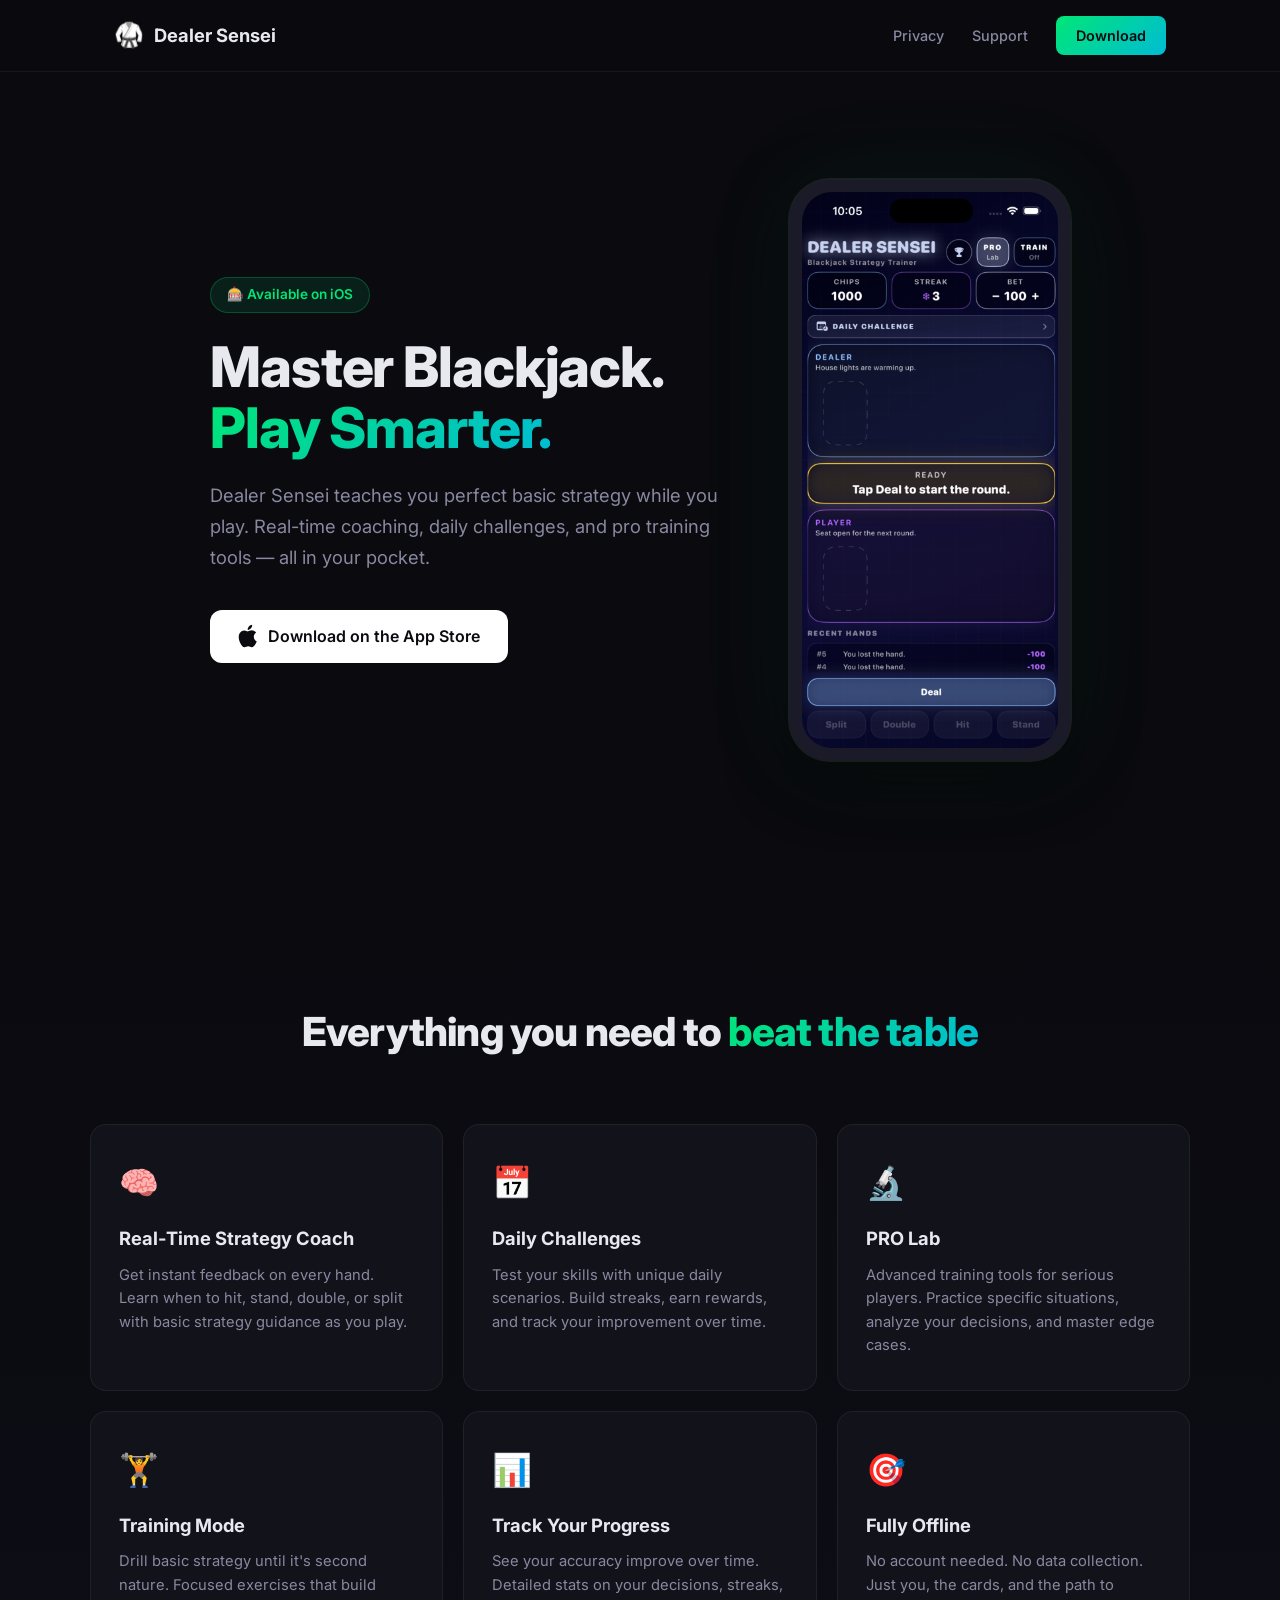
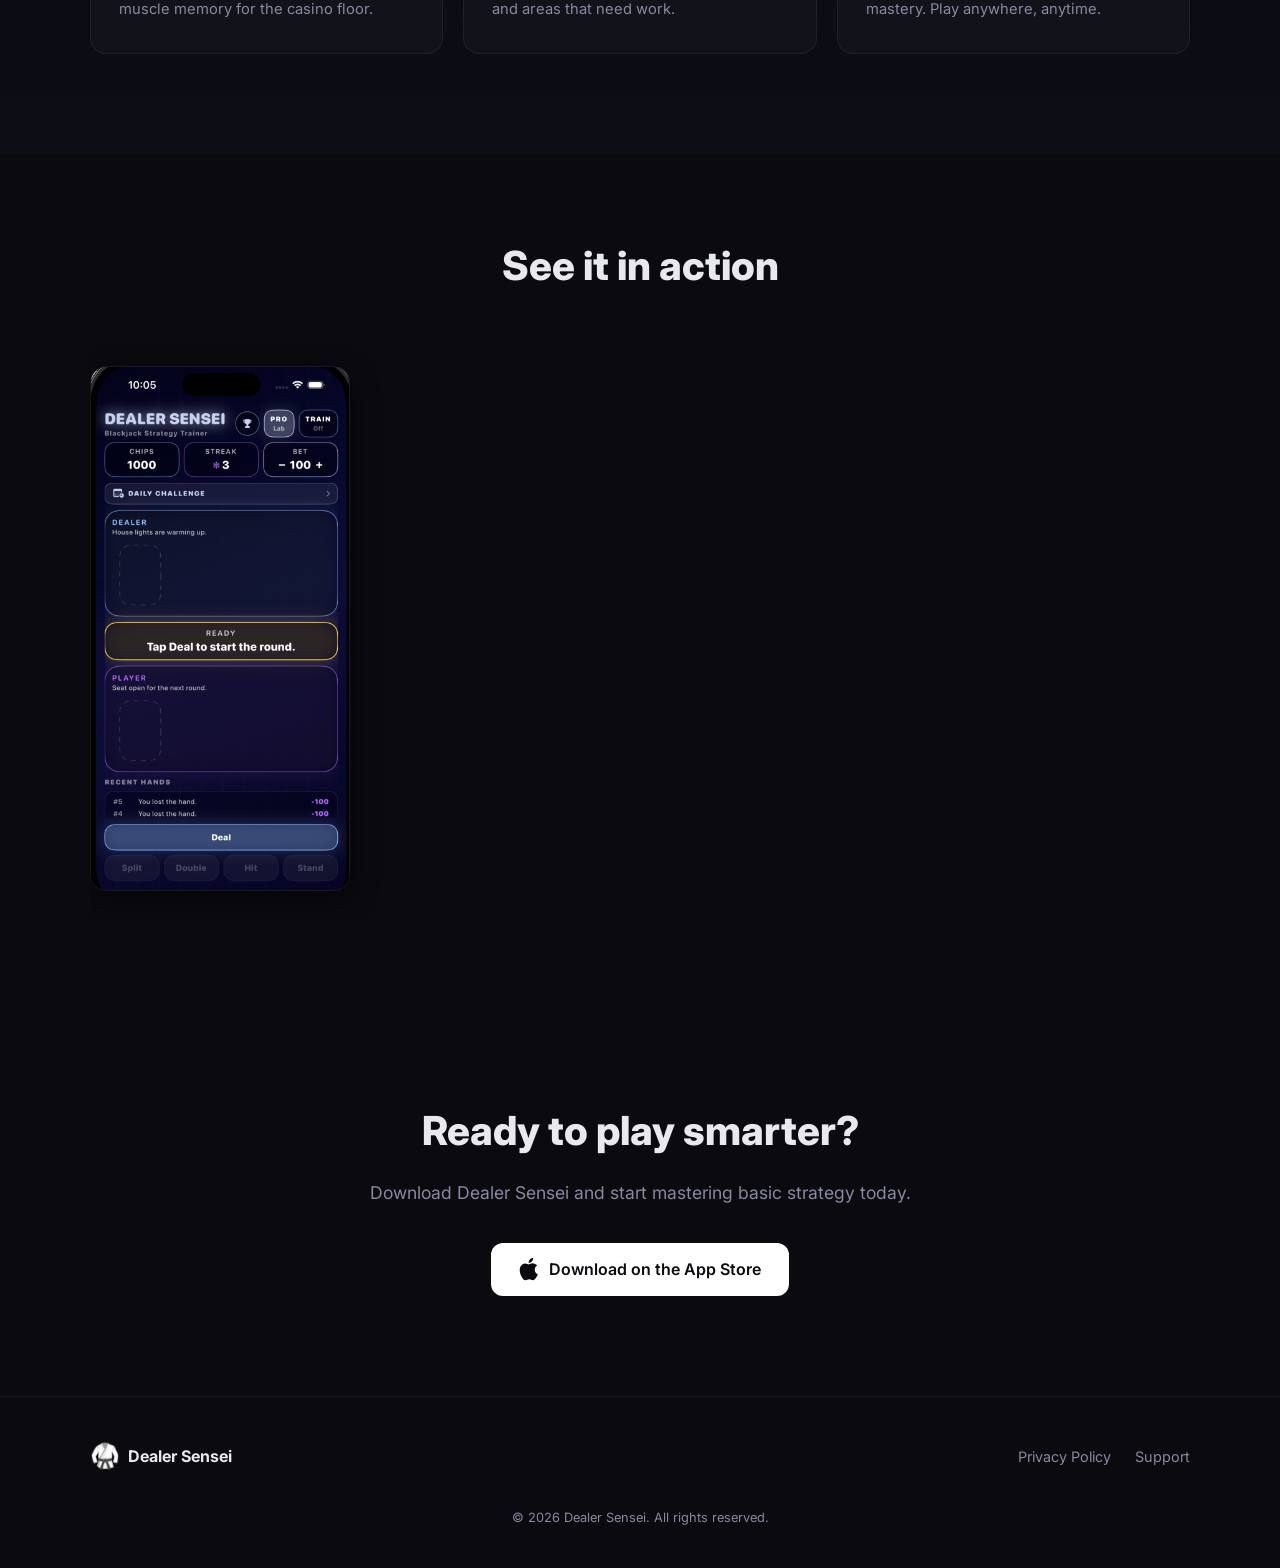
==== index.html @ 2405d92b "Initial site: landing page, privacy policy, support page" ====
<!DOCTYPE html>
<html lang="en">
<head>
    <meta charset="UTF-8">
    <meta name="viewport" content="width=device-width, initial-scale=1.0">
    <title>Dealer Sensei — Master Blackjack Strategy</title>
    <meta name="description" content="Learn blackjack basic strategy while you play. Dealer Sensei is your personal blackjack coach for iOS.">
    <link rel="preconnect" href="https://fonts.googleapis.com">
    <link rel="preconnect" href="https://fonts.gstatic.com" crossorigin>
    <link href="https://fonts.googleapis.com/css2?family=Inter:wght@400;500;600;700;800&display=swap" rel="stylesheet">
    <link rel="stylesheet" href="style.css">
    <link rel="icon" type="image/png" href="favicon.png">
</head>
<body>
    <!-- Navigation -->
    <nav class="nav">
        <div class="nav-inner">
            <a href="/" class="nav-logo">
                <span class="logo-icon">🥋</span>
                <span class="logo-text">Dealer Sensei</span>
            </a>
            <div class="nav-links">
                <a href="/privacy">Privacy</a>
                <a href="/support">Support</a>
                <a href="#download" class="btn-nav">Download</a>
            </div>
        </div>
    </nav>

    <!-- Hero Section -->
    <section class="hero">
        <div class="hero-content">
            <div class="hero-badge">🎰 Available on iOS</div>
            <h1>Master Blackjack.<br><span class="gradient-text">Play Smarter.</span></h1>
            <p class="hero-subtitle">Dealer Sensei teaches you perfect basic strategy while you play. 
            Real-time coaching, daily challenges, and pro training tools — all in your pocket.</p>
            <div class="hero-cta">
                <a href="#" class="btn-primary" id="download">
                    <svg width="20" height="24" viewBox="0 0 20 24" fill="currentColor">
                        <path d="M15.77 12.768c-.027-2.79 2.282-4.132 2.386-4.198-1.3-1.9-3.326-2.16-4.044-2.19-1.72-.175-3.36 1.015-4.234 1.015-.874 0-2.225-.99-3.656-.963-1.882.028-3.616 1.095-4.586 2.782-1.956 3.396-.5 8.43 1.406 11.188.932 1.348 2.043 2.862 3.502 2.808 1.405-.057 1.936-.91 3.634-.91 1.698 0 2.175.91 3.662.882 1.513-.028 2.473-1.373 3.396-2.726 1.07-1.564 1.512-3.078 1.538-3.157-.033-.015-2.95-1.132-2.978-4.49l-.026-.04z"/>
                        <path d="M13.006 4.348c.774-.94 1.298-2.244 1.155-3.548-1.117.046-2.472.745-3.272 1.685-.718.832-1.346 2.16-1.177 3.436 1.246.097 2.52-.634 3.294-1.573z"/>
                    </svg>
                    Download on the App Store
                </a>
            </div>
        </div>
        <div class="hero-phone">
            <div class="phone-frame">
                <img src="screenshots/gameplay.png" alt="Dealer Sensei gameplay screenshot" class="phone-screenshot">
            </div>
        </div>
    </section>

    <!-- Features Section -->
    <section class="features">
        <div class="features-inner">
            <h2>Everything you need to <span class="gradient-text">beat the table</span></h2>
            <div class="features-grid">
                <div class="feature-card">
                    <div class="feature-icon">🧠</div>
                    <h3>Real-Time Strategy Coach</h3>
                    <p>Get instant feedback on every hand. Learn when to hit, stand, double, or split with basic strategy guidance as you play.</p>
                </div>
                <div class="feature-card">
                    <div class="feature-icon">📅</div>
                    <h3>Daily Challenges</h3>
                    <p>Test your skills with unique daily scenarios. Build streaks, earn rewards, and track your improvement over time.</p>
                </div>
                <div class="feature-card">
                    <div class="feature-icon">🔬</div>
                    <h3>PRO Lab</h3>
                    <p>Advanced training tools for serious players. Practice specific situations, analyze your decisions, and master edge cases.</p>
                </div>
                <div class="feature-card">
                    <div class="feature-icon">🏋️</div>
                    <h3>Training Mode</h3>
                    <p>Drill basic strategy until it's second nature. Focused exercises that build muscle memory for the casino floor.</p>
                </div>
                <div class="feature-card">
                    <div class="feature-icon">📊</div>
                    <h3>Track Your Progress</h3>
                    <p>See your accuracy improve over time. Detailed stats on your decisions, streaks, and areas that need work.</p>
                </div>
                <div class="feature-card">
                    <div class="feature-icon">🎯</div>
                    <h3>Fully Offline</h3>
                    <p>No account needed. No data collection. Just you, the cards, and the path to mastery. Play anywhere, anytime.</p>
                </div>
            </div>
        </div>
    </section>

    <!-- Screenshot Gallery -->
    <section class="gallery" id="screenshots">
        <div class="gallery-inner">
            <h2>See it in action</h2>
            <div class="gallery-scroll">
                <div class="gallery-item">
                    <img src="screenshots/gameplay.png" alt="Blackjack gameplay">
                </div>
                <!-- Add more screenshots here -->
            </div>
        </div>
    </section>

    <!-- CTA Section -->
    <section class="cta">
        <div class="cta-inner">
            <h2>Ready to play smarter?</h2>
            <p>Download Dealer Sensei and start mastering basic strategy today.</p>
            <a href="#" class="btn-primary">
                <svg width="20" height="24" viewBox="0 0 20 24" fill="currentColor">
                    <path d="M15.77 12.768c-.027-2.79 2.282-4.132 2.386-4.198-1.3-1.9-3.326-2.16-4.044-2.19-1.72-.175-3.36 1.015-4.234 1.015-.874 0-2.225-.99-3.656-.963-1.882.028-3.616 1.095-4.586 2.782-1.956 3.396-.5 8.43 1.406 11.188.932 1.348 2.043 2.862 3.502 2.808 1.405-.057 1.936-.91 3.634-.91 1.698 0 2.175.91 3.662.882 1.513-.028 2.473-1.373 3.396-2.726 1.07-1.564 1.512-3.078 1.538-3.157-.033-.015-2.95-1.132-2.978-4.49l-.026-.04z"/>
                    <path d="M13.006 4.348c.774-.94 1.298-2.244 1.155-3.548-1.117.046-2.472.745-3.272 1.685-.718.832-1.346 2.16-1.177 3.436 1.246.097 2.52-.634 3.294-1.573z"/>
                </svg>
                Download on the App Store
            </a>
        </div>
    </section>

    <!-- Footer -->
    <footer class="footer">
        <div class="footer-inner">
            <div class="footer-brand">
                <span class="logo-icon">🥋</span>
                <span class="logo-text">Dealer Sensei</span>
            </div>
            <div class="footer-links">
                <a href="/privacy">Privacy Policy</a>
                <a href="/support">Support</a>
            </div>
            <p class="footer-copy">&copy; 2026 Dealer Sensei. All rights reserved.</p>
        </div>
    </footer>
</body>
</html>
---- style.css ----
/* === Reset & Base === */
*, *::before, *::after {
    margin: 0;
    padding: 0;
    box-sizing: border-box;
}

:root {
    --bg: #0a0a0f;
    --bg-card: #12121a;
    --bg-card-hover: #1a1a28;
    --text: #e8e8ef;
    --text-muted: #8888a0;
    --accent: #00e676;
    --accent-2: #00c853;
    --gold: #ffd740;
    --red: #ff5252;
    --gradient: linear-gradient(135deg, #00e676, #00bcd4);
    --radius: 16px;
    --radius-sm: 10px;
}

html {
    scroll-behavior: smooth;
}

body {
    font-family: 'Inter', -apple-system, BlinkMacSystemFont, sans-serif;
    background: var(--bg);
    color: var(--text);
    line-height: 1.6;
    overflow-x: hidden;
}

/* === Navigation === */
.nav {
    position: fixed;
    top: 0;
    left: 0;
    right: 0;
    z-index: 100;
    backdrop-filter: blur(20px);
    background: rgba(10, 10, 15, 0.85);
    border-bottom: 1px solid rgba(255,255,255,0.06);
}

.nav-inner {
    max-width: 1100px;
    margin: 0 auto;
    padding: 16px 24px;
    display: flex;
    justify-content: space-between;
    align-items: center;
}

.nav-logo {
    display: flex;
    align-items: center;
    gap: 10px;
    text-decoration: none;
    color: var(--text);
    font-weight: 700;
    font-size: 1.15rem;
}

.logo-icon {
    font-size: 1.5rem;
}

.nav-links {
    display: flex;
    align-items: center;
    gap: 28px;
}

.nav-links a {
    text-decoration: none;
    color: var(--text-muted);
    font-size: 0.9rem;
    font-weight: 500;
    transition: color 0.2s;
}

.nav-links a:hover {
    color: var(--text);
}

.btn-nav {
    background: var(--gradient) !important;
    color: #0a0a0f !important;
    padding: 8px 20px;
    border-radius: 8px;
    font-weight: 600 !important;
    transition: opacity 0.2s;
}

.btn-nav:hover {
    opacity: 0.9;
}

/* === Hero === */
.hero {
    min-height: 100vh;
    display: flex;
    align-items: center;
    justify-content: center;
    padding: 120px 24px 80px;
    gap: 60px;
    max-width: 1100px;
    margin: 0 auto;
}

.hero-content {
    flex: 1;
    max-width: 520px;
}

.hero-badge {
    display: inline-block;
    background: rgba(0, 230, 118, 0.1);
    border: 1px solid rgba(0, 230, 118, 0.25);
    color: var(--accent);
    padding: 6px 16px;
    border-radius: 100px;
    font-size: 0.85rem;
    font-weight: 600;
    margin-bottom: 24px;
}

.hero h1 {
    font-size: 3.5rem;
    font-weight: 800;
    line-height: 1.1;
    margin-bottom: 20px;
    letter-spacing: -0.02em;
}

.gradient-text {
    background: var(--gradient);
    -webkit-background-clip: text;
    -webkit-text-fill-color: transparent;
    background-clip: text;
}

.hero-subtitle {
    font-size: 1.15rem;
    color: var(--text-muted);
    line-height: 1.7;
    margin-bottom: 36px;
}

.btn-primary {
    display: inline-flex;
    align-items: center;
    gap: 10px;
    background: #fff;
    color: #0a0a0f;
    padding: 14px 28px;
    border-radius: 12px;
    text-decoration: none;
    font-weight: 600;
    font-size: 1rem;
    transition: transform 0.2s, box-shadow 0.2s;
}

.btn-primary:hover {
    transform: translateY(-2px);
    box-shadow: 0 8px 30px rgba(255,255,255,0.15);
}

.btn-primary svg {
    width: 20px;
    height: 24px;
}

/* Phone Frame */
.hero-phone {
    flex-shrink: 0;
}

.phone-frame {
    width: 280px;
    height: 580px;
    background: #1a1a28;
    border-radius: 40px;
    padding: 12px;
    box-shadow: 
        0 0 0 2px rgba(255,255,255,0.08),
        0 20px 60px rgba(0,0,0,0.5),
        0 0 100px rgba(0, 230, 118, 0.08);
    overflow: hidden;
}

.phone-screenshot {
    width: 100%;
    height: 100%;
    object-fit: cover;
    border-radius: 30px;
}

/* === Features === */
.features {
    padding: 100px 24px;
    background: linear-gradient(180deg, var(--bg) 0%, #0d0d16 100%);
}

.features-inner {
    max-width: 1100px;
    margin: 0 auto;
}

.features-inner h2 {
    font-size: 2.5rem;
    font-weight: 800;
    text-align: center;
    margin-bottom: 60px;
    letter-spacing: -0.02em;
}

.features-grid {
    display: grid;
    grid-template-columns: repeat(3, 1fr);
    gap: 20px;
}

.feature-card {
    background: var(--bg-card);
    border: 1px solid rgba(255,255,255,0.06);
    border-radius: var(--radius);
    padding: 32px 28px;
    transition: background 0.2s, border-color 0.2s, transform 0.2s;
}

.feature-card:hover {
    background: var(--bg-card-hover);
    border-color: rgba(0, 230, 118, 0.15);
    transform: translateY(-4px);
}

.feature-icon {
    font-size: 2rem;
    margin-bottom: 16px;
}

.feature-card h3 {
    font-size: 1.15rem;
    font-weight: 700;
    margin-bottom: 10px;
}

.feature-card p {
    color: var(--text-muted);
    font-size: 0.92rem;
    line-height: 1.6;
}

/* === Gallery === */
.gallery {
    padding: 80px 24px;
}

.gallery-inner {
    max-width: 1100px;
    margin: 0 auto;
}

.gallery-inner h2 {
    font-size: 2.5rem;
    font-weight: 800;
    text-align: center;
    margin-bottom: 48px;
}

.gallery-scroll {
    display: flex;
    gap: 24px;
    overflow-x: auto;
    padding: 20px 0;
    scroll-snap-type: x mandatory;
    -webkit-overflow-scrolling: touch;
}

.gallery-scroll::-webkit-scrollbar {
    display: none;
}

.gallery-item {
    flex-shrink: 0;
    width: 260px;
    scroll-snap-align: center;
}

.gallery-item img {
    width: 100%;
    border-radius: var(--radius);
    box-shadow: 0 8px 30px rgba(0,0,0,0.4);
    border: 1px solid rgba(255,255,255,0.06);
}

/* === CTA === */
.cta {
    padding: 100px 24px;
    text-align: center;
}

.cta-inner {
    max-width: 600px;
    margin: 0 auto;
}

.cta h2 {
    font-size: 2.5rem;
    font-weight: 800;
    margin-bottom: 16px;
}

.cta p {
    color: var(--text-muted);
    font-size: 1.1rem;
    margin-bottom: 36px;
}

/* === Footer === */
.footer {
    border-top: 1px solid rgba(255,255,255,0.06);
    padding: 40px 24px;
}

.footer-inner {
    max-width: 1100px;
    margin: 0 auto;
    display: flex;
    align-items: center;
    justify-content: space-between;
    flex-wrap: wrap;
    gap: 20px;
}

.footer-brand {
    display: flex;
    align-items: center;
    gap: 8px;
    font-weight: 700;
}

.footer-links {
    display: flex;
    gap: 24px;
}

.footer-links a {
    text-decoration: none;
    color: var(--text-muted);
    font-size: 0.9rem;
    transition: color 0.2s;
}

.footer-links a:hover {
    color: var(--text);
}

.footer-copy {
    color: var(--text-muted);
    font-size: 0.8rem;
    width: 100%;
    text-align: center;
    margin-top: 12px;
}

/* === Responsive === */
@media (max-width: 900px) {
    .features-grid {
        grid-template-columns: repeat(2, 1fr);
    }
}

@media (max-width: 768px) {
    .hero {
        flex-direction: column;
        text-align: center;
        padding-top: 100px;
        gap: 40px;
    }

    .hero h1 {
        font-size: 2.5rem;
    }

    .hero-subtitle {
        font-size: 1rem;
    }

    .hero-cta {
        display: flex;
        justify-content: center;
    }

    .phone-frame {
        width: 240px;
        height: 500px;
    }

    .features-inner h2,
    .gallery-inner h2,
    .cta h2 {
        font-size: 2rem;
    }
}

@media (max-width: 600px) {
    .features-grid {
        grid-template-columns: 1fr;
    }

    .nav-links a:not(.btn-nav) {
        display: none;
    }

    .hero h1 {
        font-size: 2rem;
    }
}
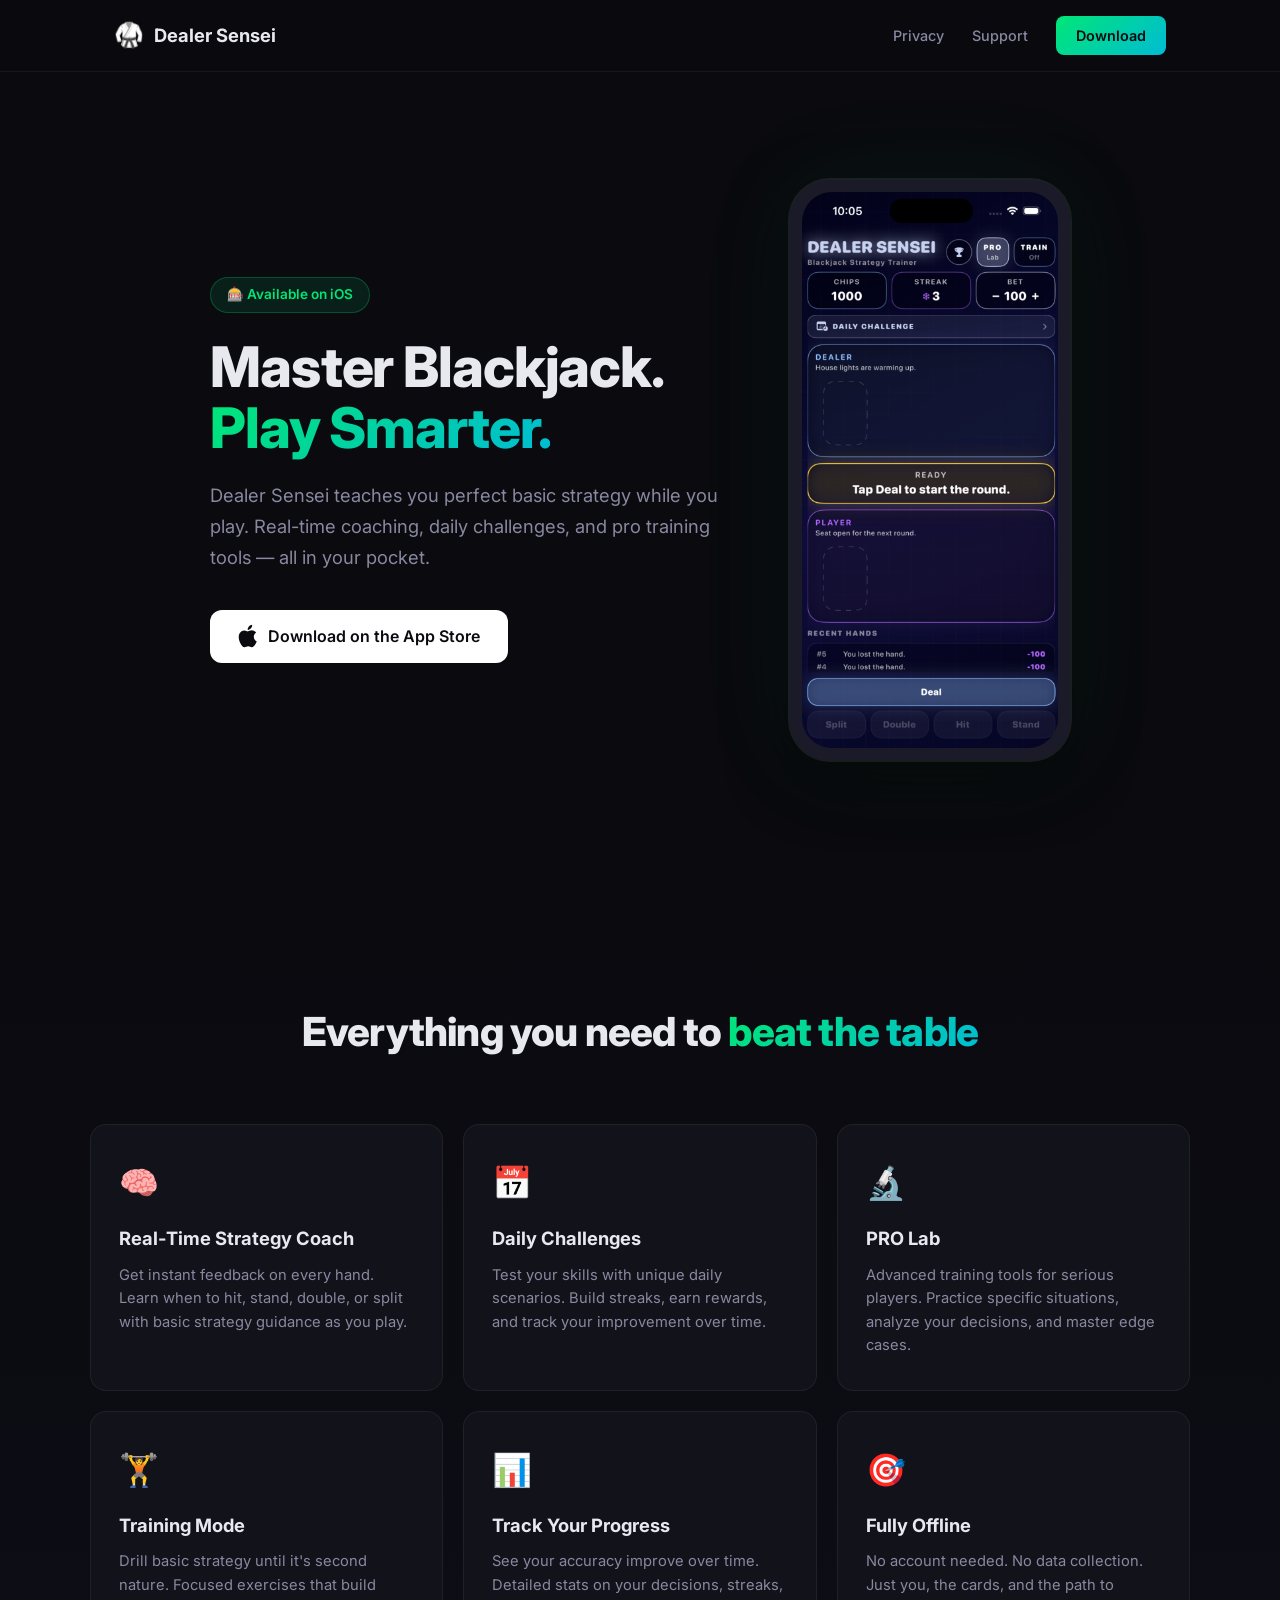
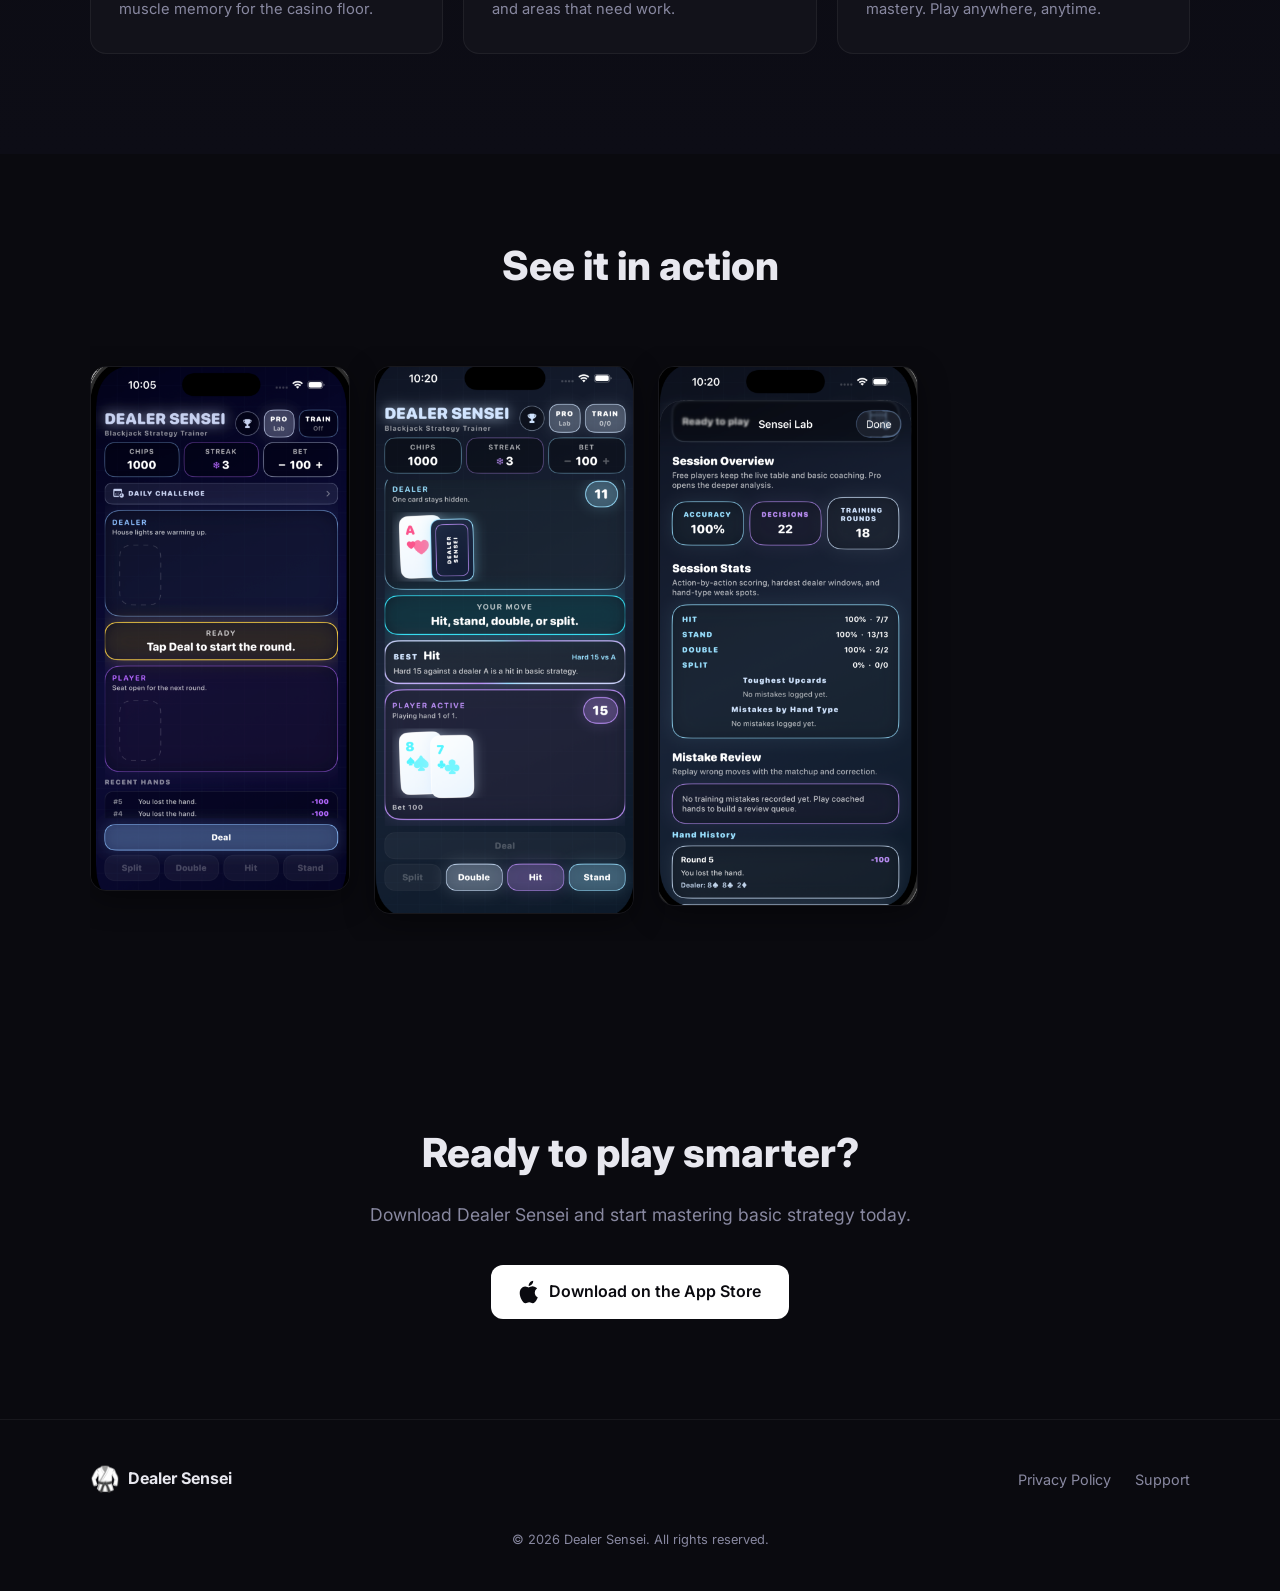
==== commit ee03011d: "Add coach and sensei lab screenshots" ====
--- a/index.html
+++ b/index.html
@@ -98,7 +98,12 @@
                 <div class="gallery-item">
                     <img src="screenshots/gameplay.png" alt="Blackjack gameplay">
                 </div>
-                <!-- Add more screenshots here -->
+                <div class="gallery-item">
+                    <img src="screenshots/coach.png" alt="Real-time strategy coaching">
+                </div>
+                <div class="gallery-item">
+                    <img src="screenshots/sensei-lab.png" alt="Sensei Lab analytics">
+                </div>
             </div>
         </div>
     </section>
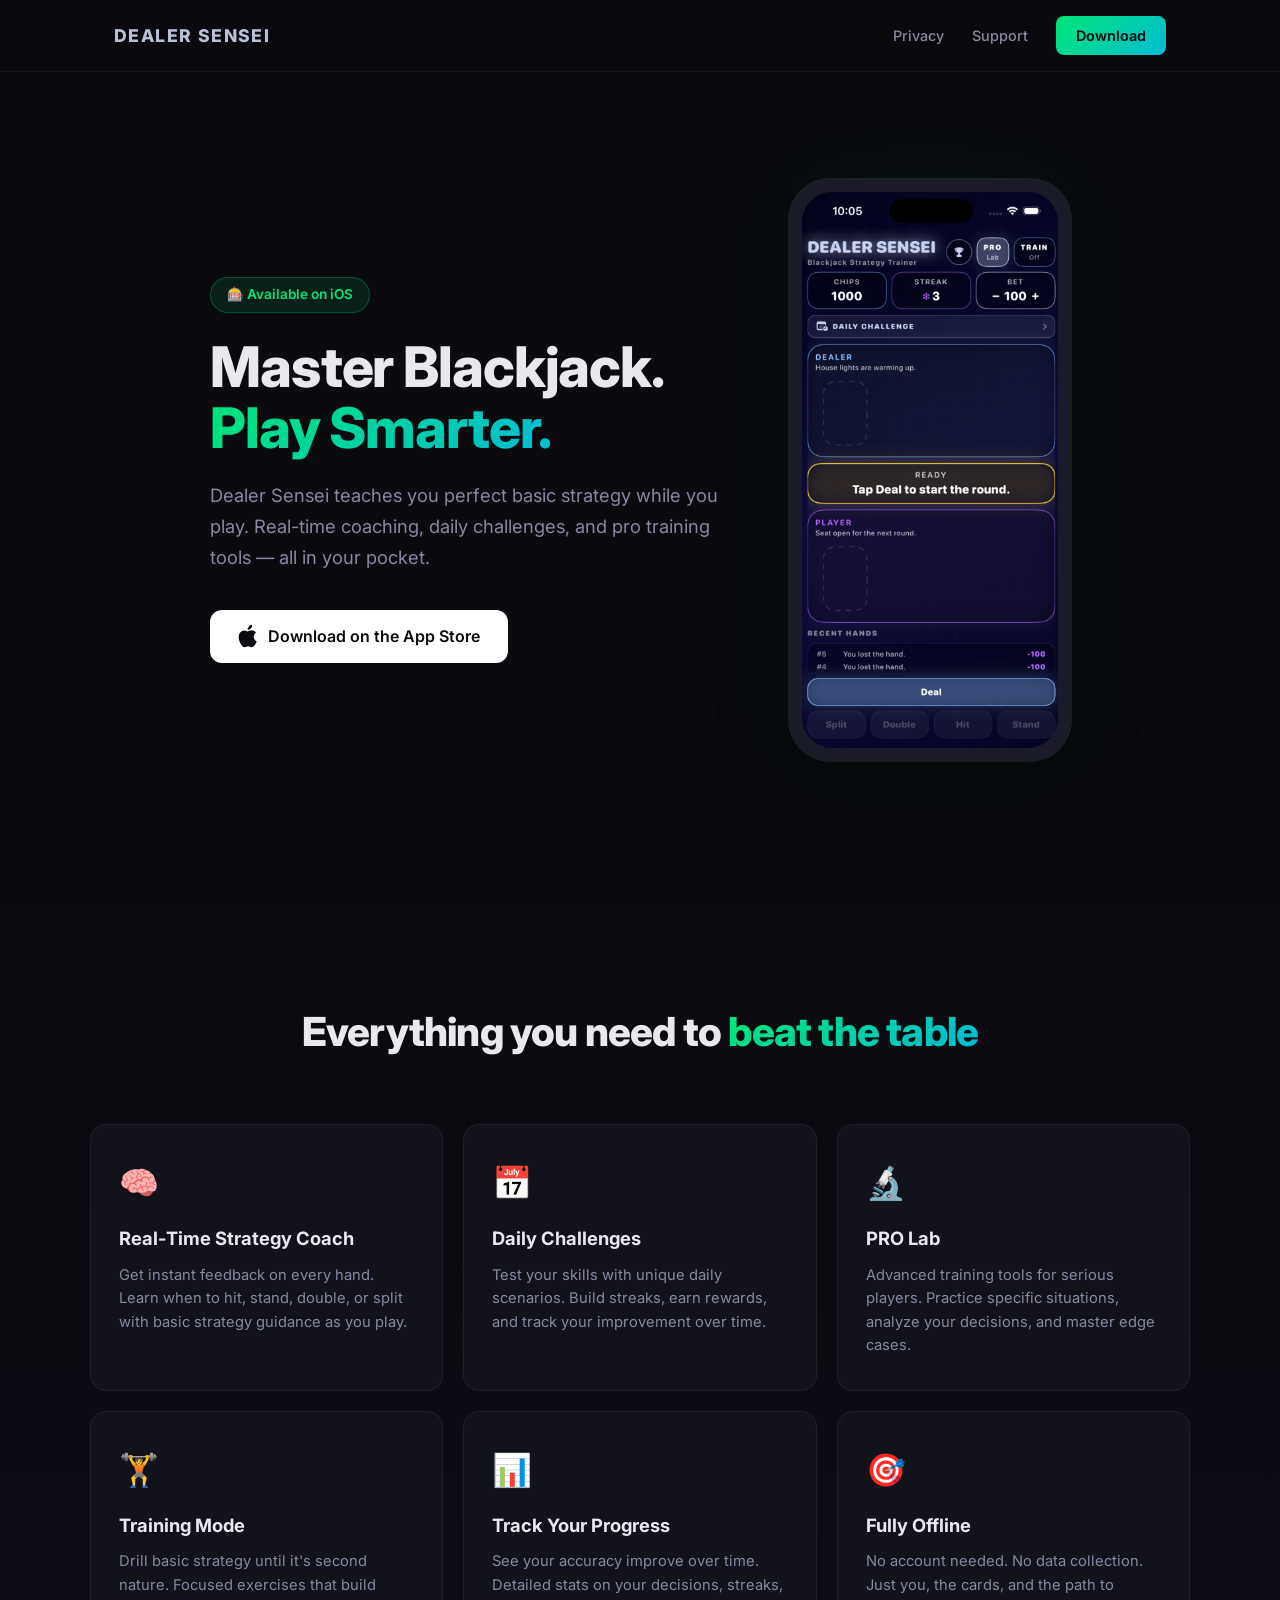
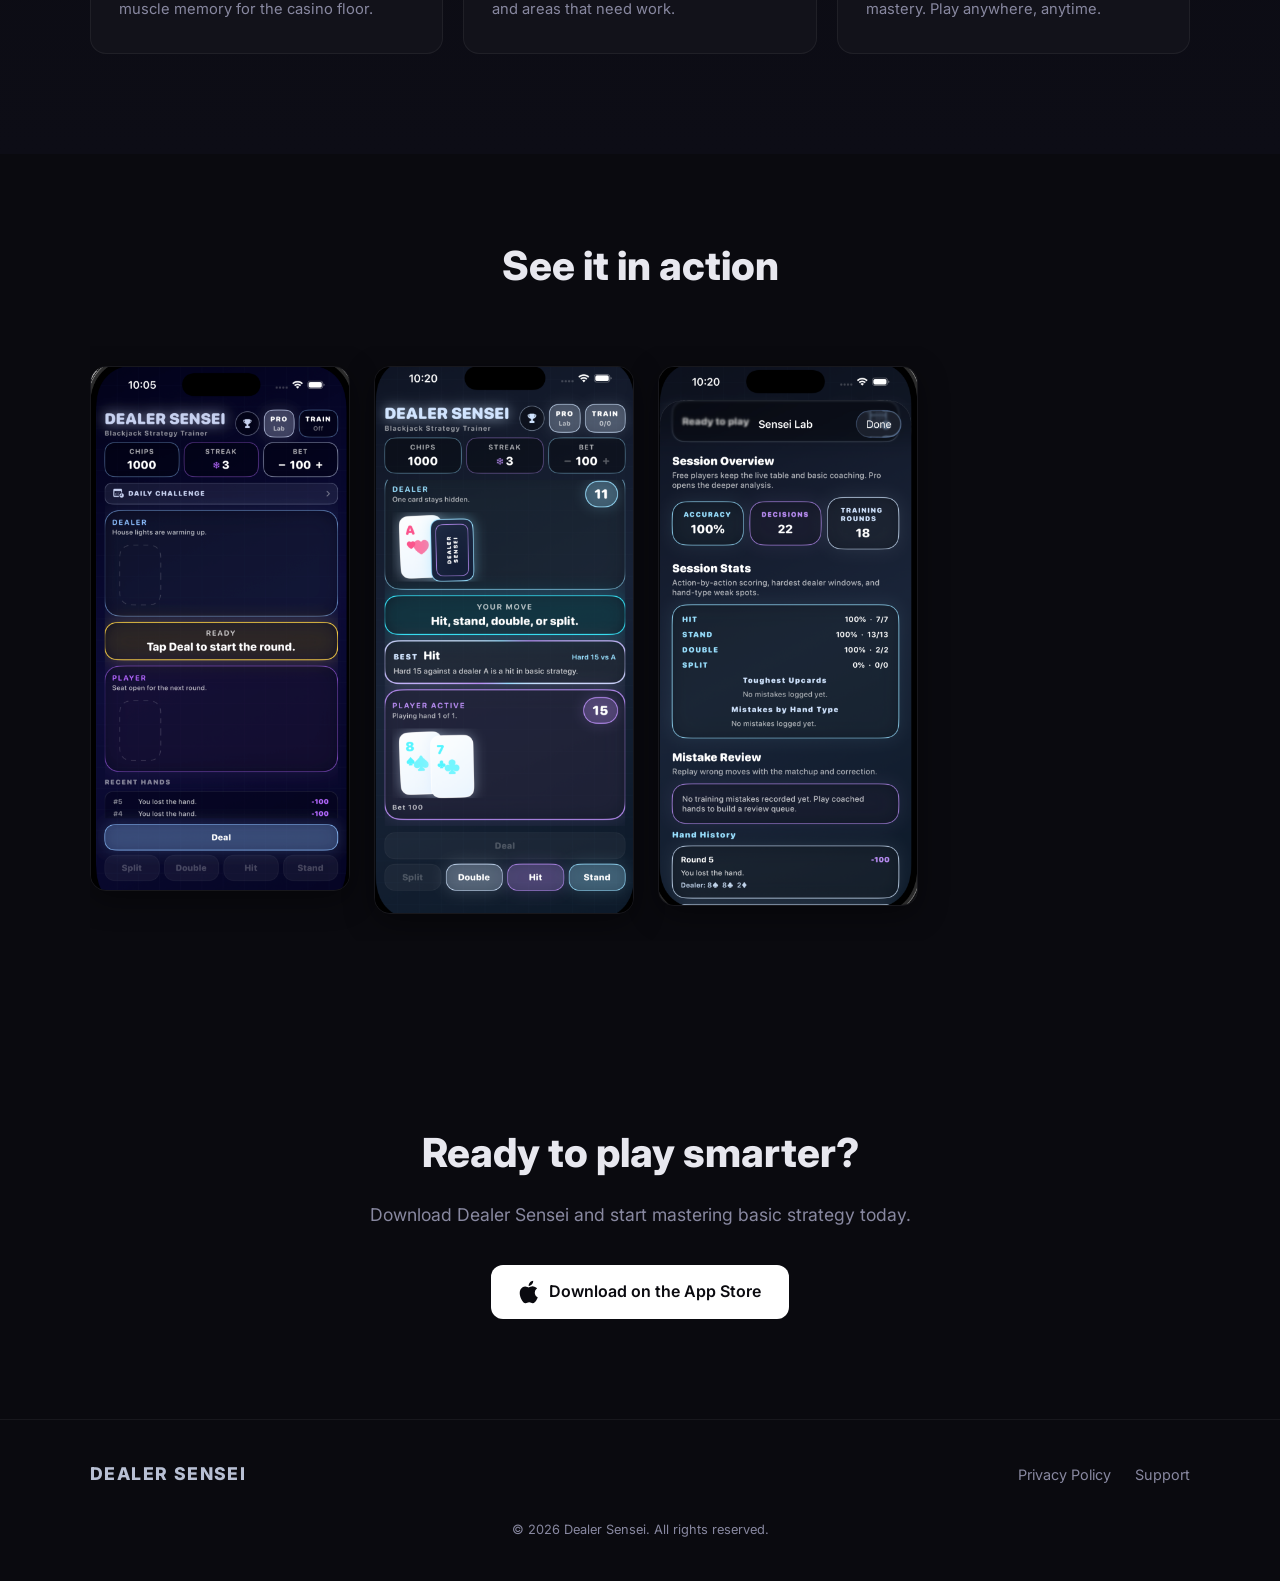
==== commit 5c194c8c: "Fix logo - remove emoji, uppercase DEALER SENSEI across all pages" ====
--- a/index.html
+++ b/index.html
@@ -16,8 +16,7 @@
     <nav class="nav">
         <div class="nav-inner">
             <a href="/" class="nav-logo">
-                <span class="logo-icon">🥋</span>
-                <span class="logo-text">Dealer Sensei</span>
+                <span class="logo-text">DEALER SENSEI</span>
             </a>
             <div class="nav-links">
                 <a href="/privacy">Privacy</a>
@@ -127,8 +126,7 @@
     <footer class="footer">
         <div class="footer-inner">
             <div class="footer-brand">
-                <span class="logo-icon">🥋</span>
-                <span class="logo-text">Dealer Sensei</span>
+                <span class="logo-text">DEALER SENSEI</span>
             </div>
             <div class="footer-links">
                 <a href="/privacy">Privacy Policy</a>
--- a/style.css
+++ b/style.css
@@ -56,15 +56,34 @@
 .nav-logo {
     display: flex;
     align-items: center;
-    gap: 10px;
+    gap: 0;
     text-decoration: none;
     color: var(--text);
-    font-weight: 700;
+    font-weight: 800;
     font-size: 1.15rem;
+    flex-direction: column;
+    line-height: 1.1;
 }
 
 .logo-icon {
-    font-size: 1.5rem;
+    display: none;
+}
+
+.logo-text {
+    text-transform: uppercase;
+    letter-spacing: 0.08em;
+    font-size: 1.1rem;
+    font-weight: 800;
+    color: #b8c0d4;
+}
+
+.logo-subtitle {
+    font-size: 0.6rem;
+    font-weight: 500;
+    text-transform: none;
+    letter-spacing: 0.04em;
+    color: var(--text-muted);
+    opacity: 0.8;
 }
 
 .nav-links {
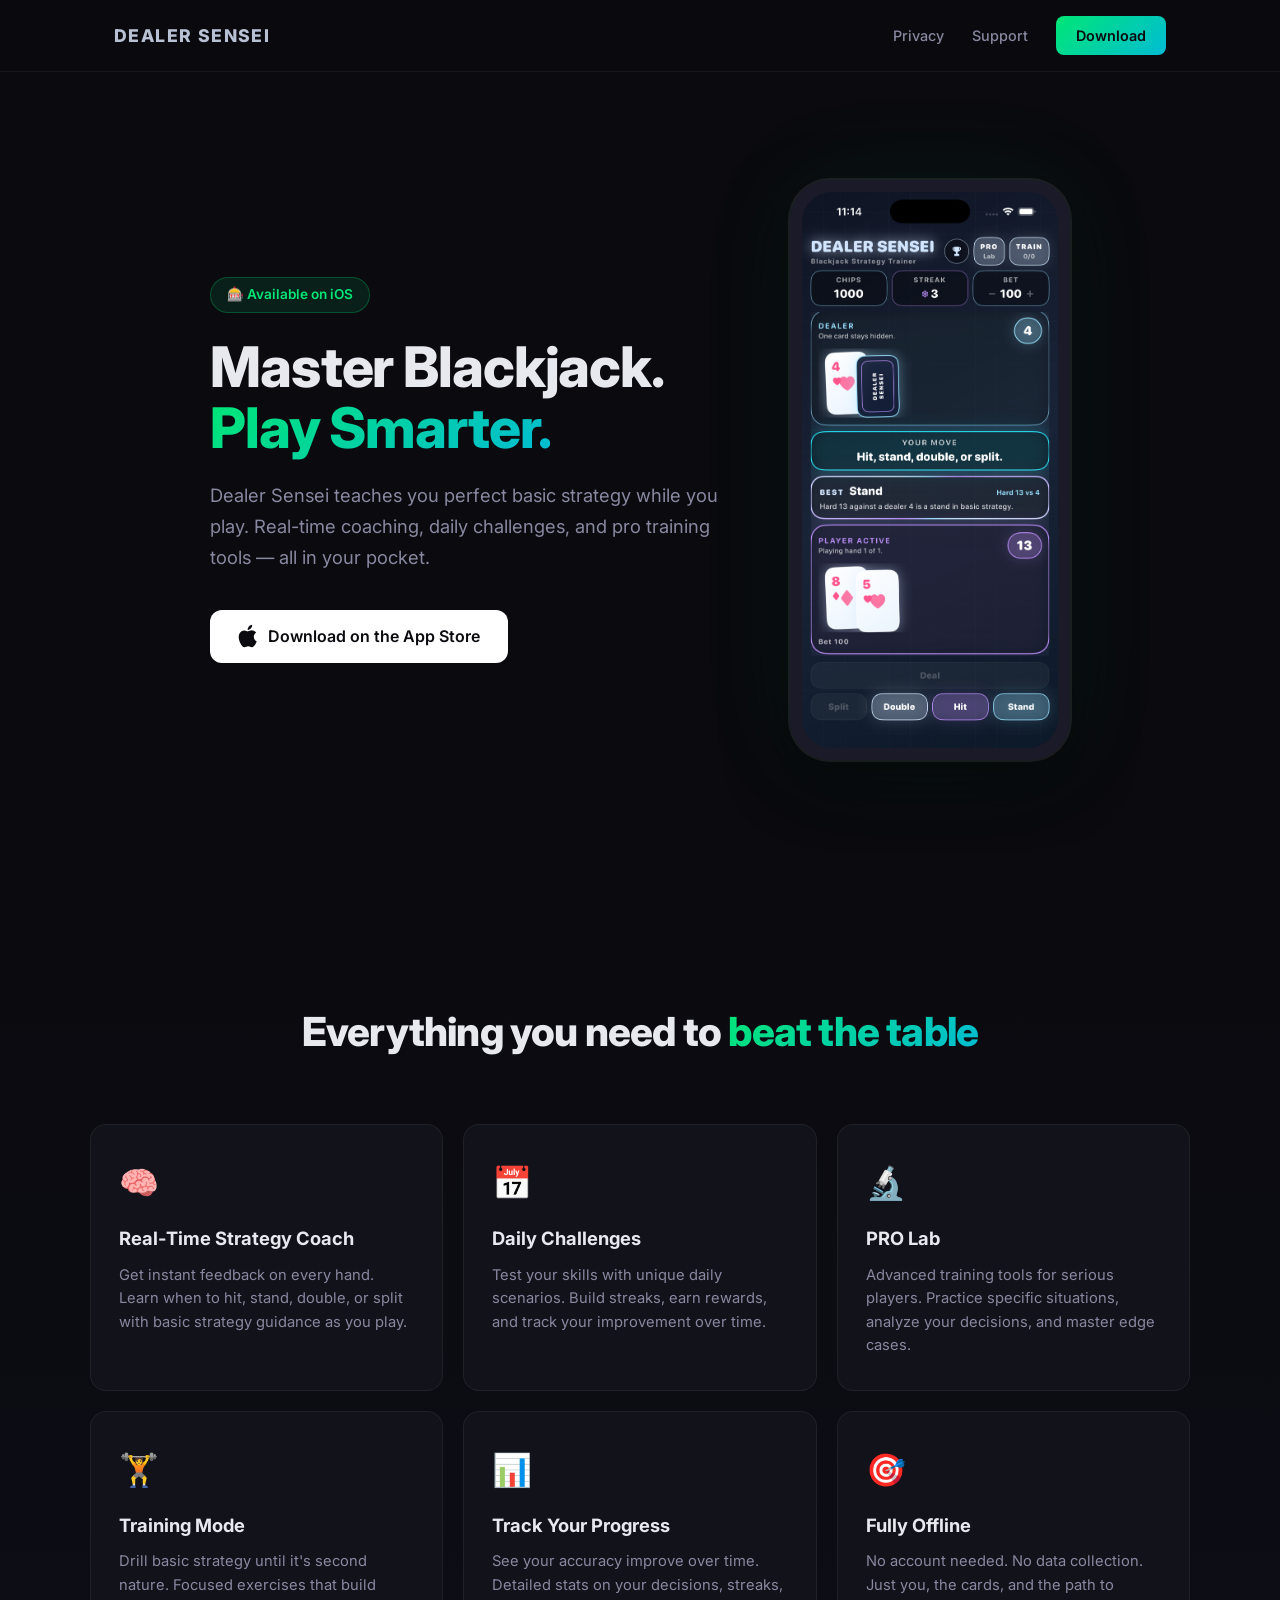
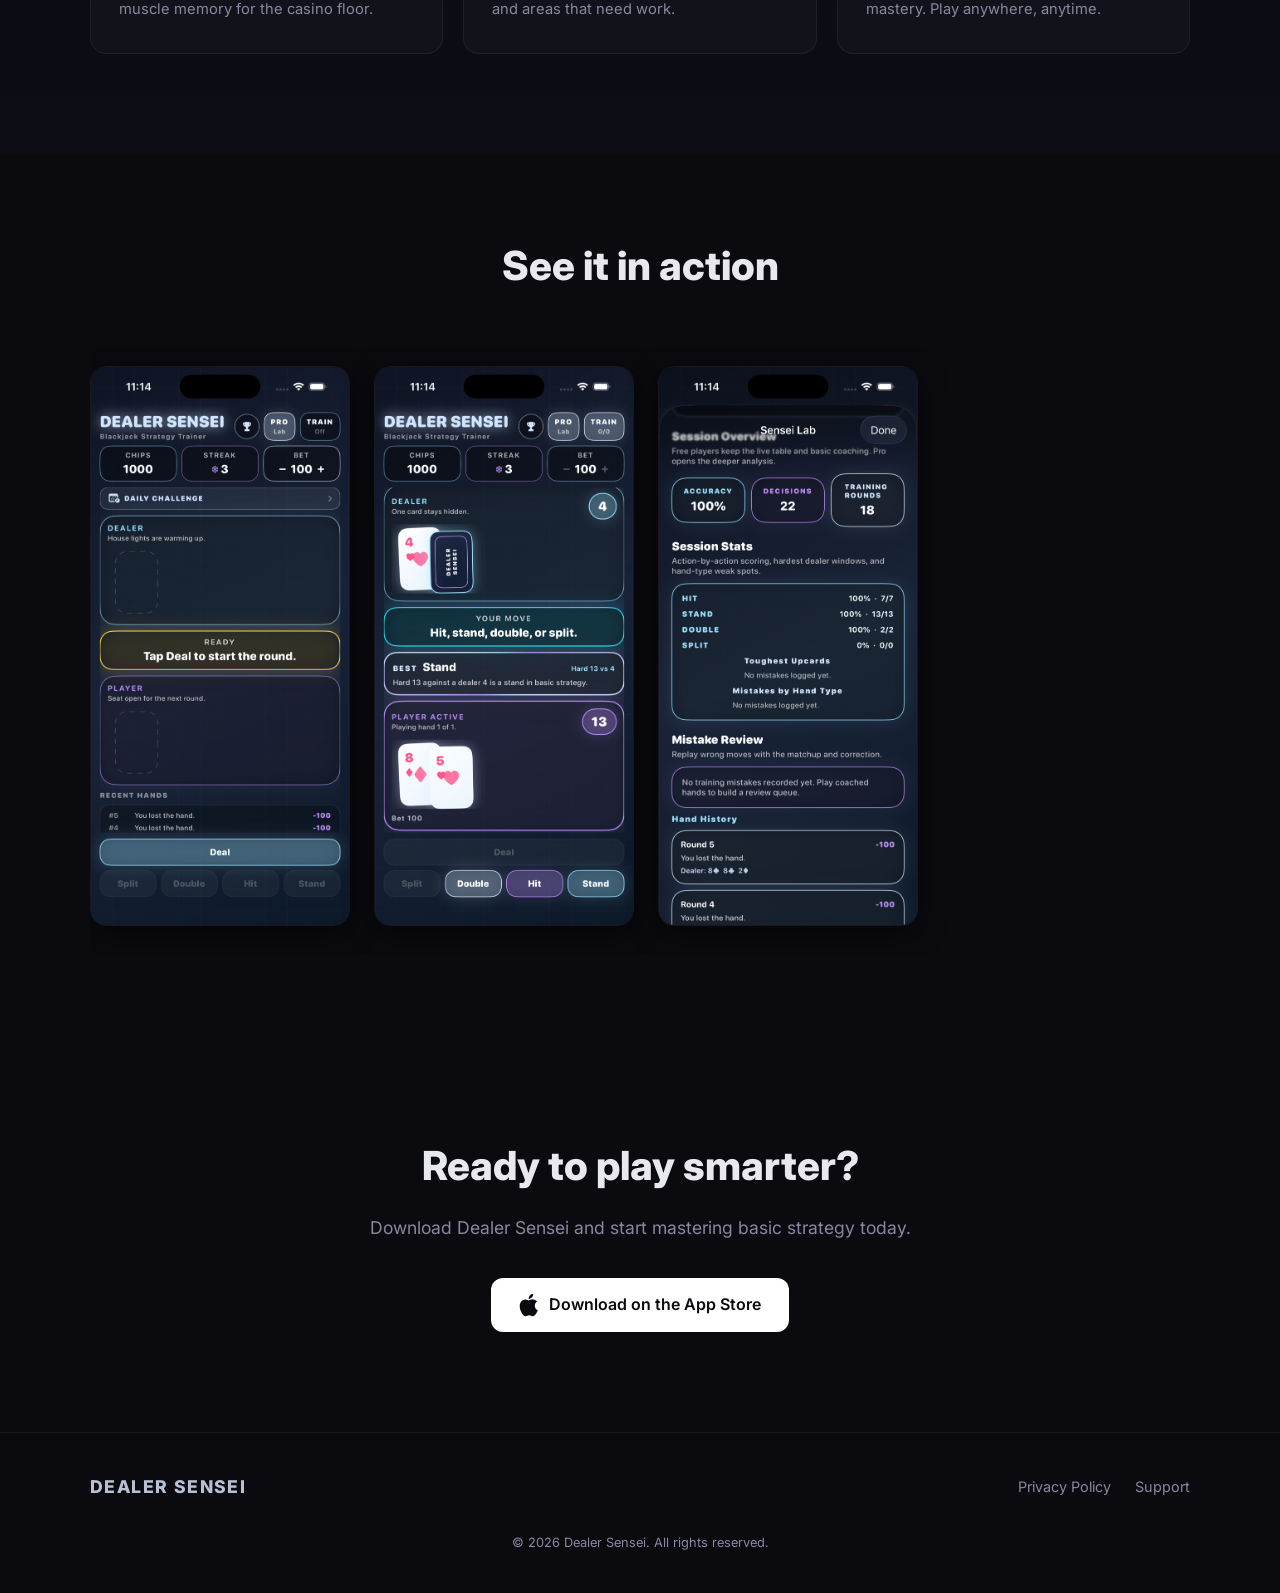
==== commit a5c883e5: "Add high-res screenshots (1242x2688) for App Store and website" ====
--- a/index.html
+++ b/index.html
@@ -45,7 +45,7 @@
         </div>
         <div class="hero-phone">
             <div class="phone-frame">
-                <img src="screenshots/gameplay.png" alt="Dealer Sensei gameplay screenshot" class="phone-screenshot">
+                <img src="screenshots/screenshot-coach.png" alt="Dealer Sensei gameplay screenshot" class="phone-screenshot">
             </div>
         </div>
     </section>
@@ -95,13 +95,13 @@
             <h2>See it in action</h2>
             <div class="gallery-scroll">
                 <div class="gallery-item">
-                    <img src="screenshots/gameplay.png" alt="Blackjack gameplay">
+                    <img src="screenshots/screenshot-home.png" alt="Dealer Sensei home screen">
                 </div>
                 <div class="gallery-item">
-                    <img src="screenshots/coach.png" alt="Real-time strategy coaching">
+                    <img src="screenshots/screenshot-coach.png" alt="Real-time strategy coaching">
                 </div>
                 <div class="gallery-item">
-                    <img src="screenshots/sensei-lab.png" alt="Sensei Lab analytics">
+                    <img src="screenshots/screenshot-lab.png" alt="Sensei Lab analytics">
                 </div>
             </div>
         </div>
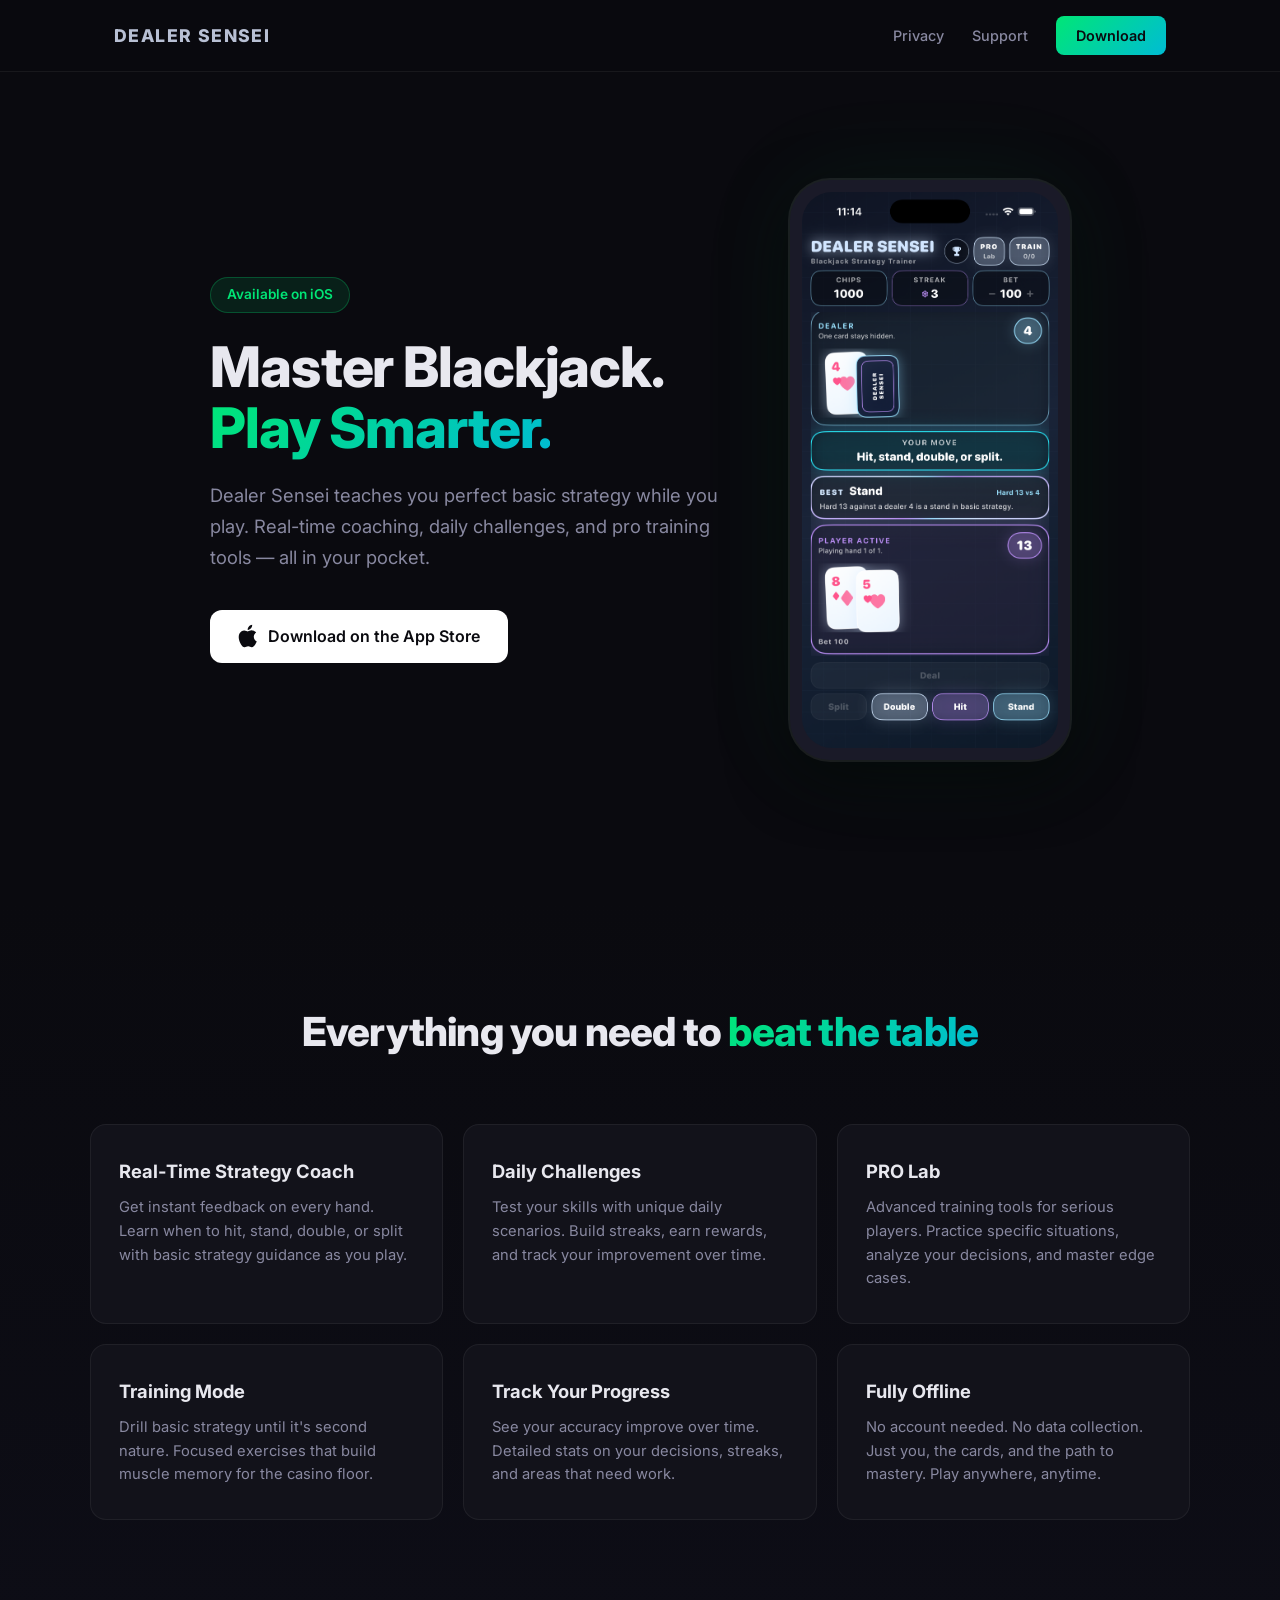
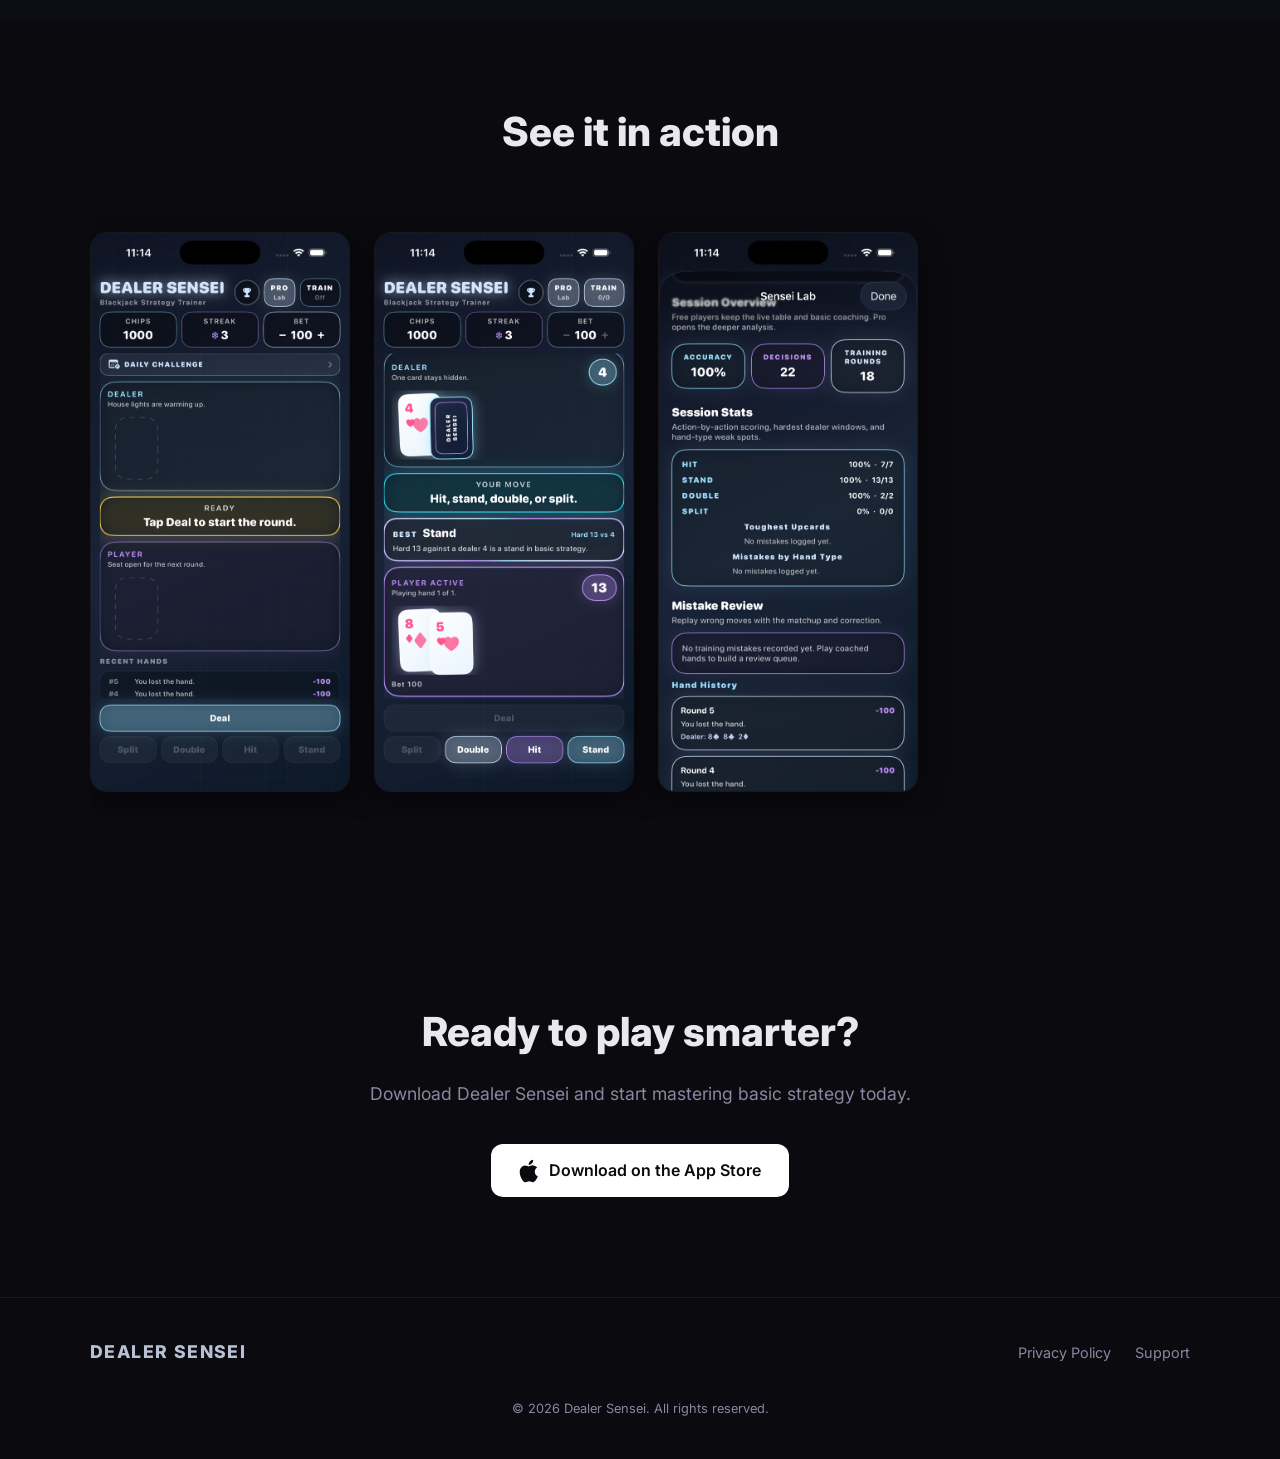
==== commit 6f8d1823: "Remove emojis from site - cleaner look" ====
--- a/index.html
+++ b/index.html
@@ -29,7 +29,7 @@
     <!-- Hero Section -->
     <section class="hero">
         <div class="hero-content">
-            <div class="hero-badge">🎰 Available on iOS</div>
+            <div class="hero-badge">Available on iOS</div>
             <h1>Master Blackjack.<br><span class="gradient-text">Play Smarter.</span></h1>
             <p class="hero-subtitle">Dealer Sensei teaches you perfect basic strategy while you play. 
             Real-time coaching, daily challenges, and pro training tools — all in your pocket.</p>
@@ -56,32 +56,26 @@
             <h2>Everything you need to <span class="gradient-text">beat the table</span></h2>
             <div class="features-grid">
                 <div class="feature-card">
-                    <div class="feature-icon">🧠</div>
                     <h3>Real-Time Strategy Coach</h3>
                     <p>Get instant feedback on every hand. Learn when to hit, stand, double, or split with basic strategy guidance as you play.</p>
                 </div>
                 <div class="feature-card">
-                    <div class="feature-icon">📅</div>
                     <h3>Daily Challenges</h3>
                     <p>Test your skills with unique daily scenarios. Build streaks, earn rewards, and track your improvement over time.</p>
                 </div>
                 <div class="feature-card">
-                    <div class="feature-icon">🔬</div>
                     <h3>PRO Lab</h3>
                     <p>Advanced training tools for serious players. Practice specific situations, analyze your decisions, and master edge cases.</p>
                 </div>
                 <div class="feature-card">
-                    <div class="feature-icon">🏋️</div>
                     <h3>Training Mode</h3>
                     <p>Drill basic strategy until it's second nature. Focused exercises that build muscle memory for the casino floor.</p>
                 </div>
                 <div class="feature-card">
-                    <div class="feature-icon">📊</div>
                     <h3>Track Your Progress</h3>
                     <p>See your accuracy improve over time. Detailed stats on your decisions, streaks, and areas that need work.</p>
                 </div>
                 <div class="feature-card">
-                    <div class="feature-icon">🎯</div>
                     <h3>Fully Offline</h3>
                     <p>No account needed. No data collection. Just you, the cards, and the path to mastery. Play anywhere, anytime.</p>
                 </div>
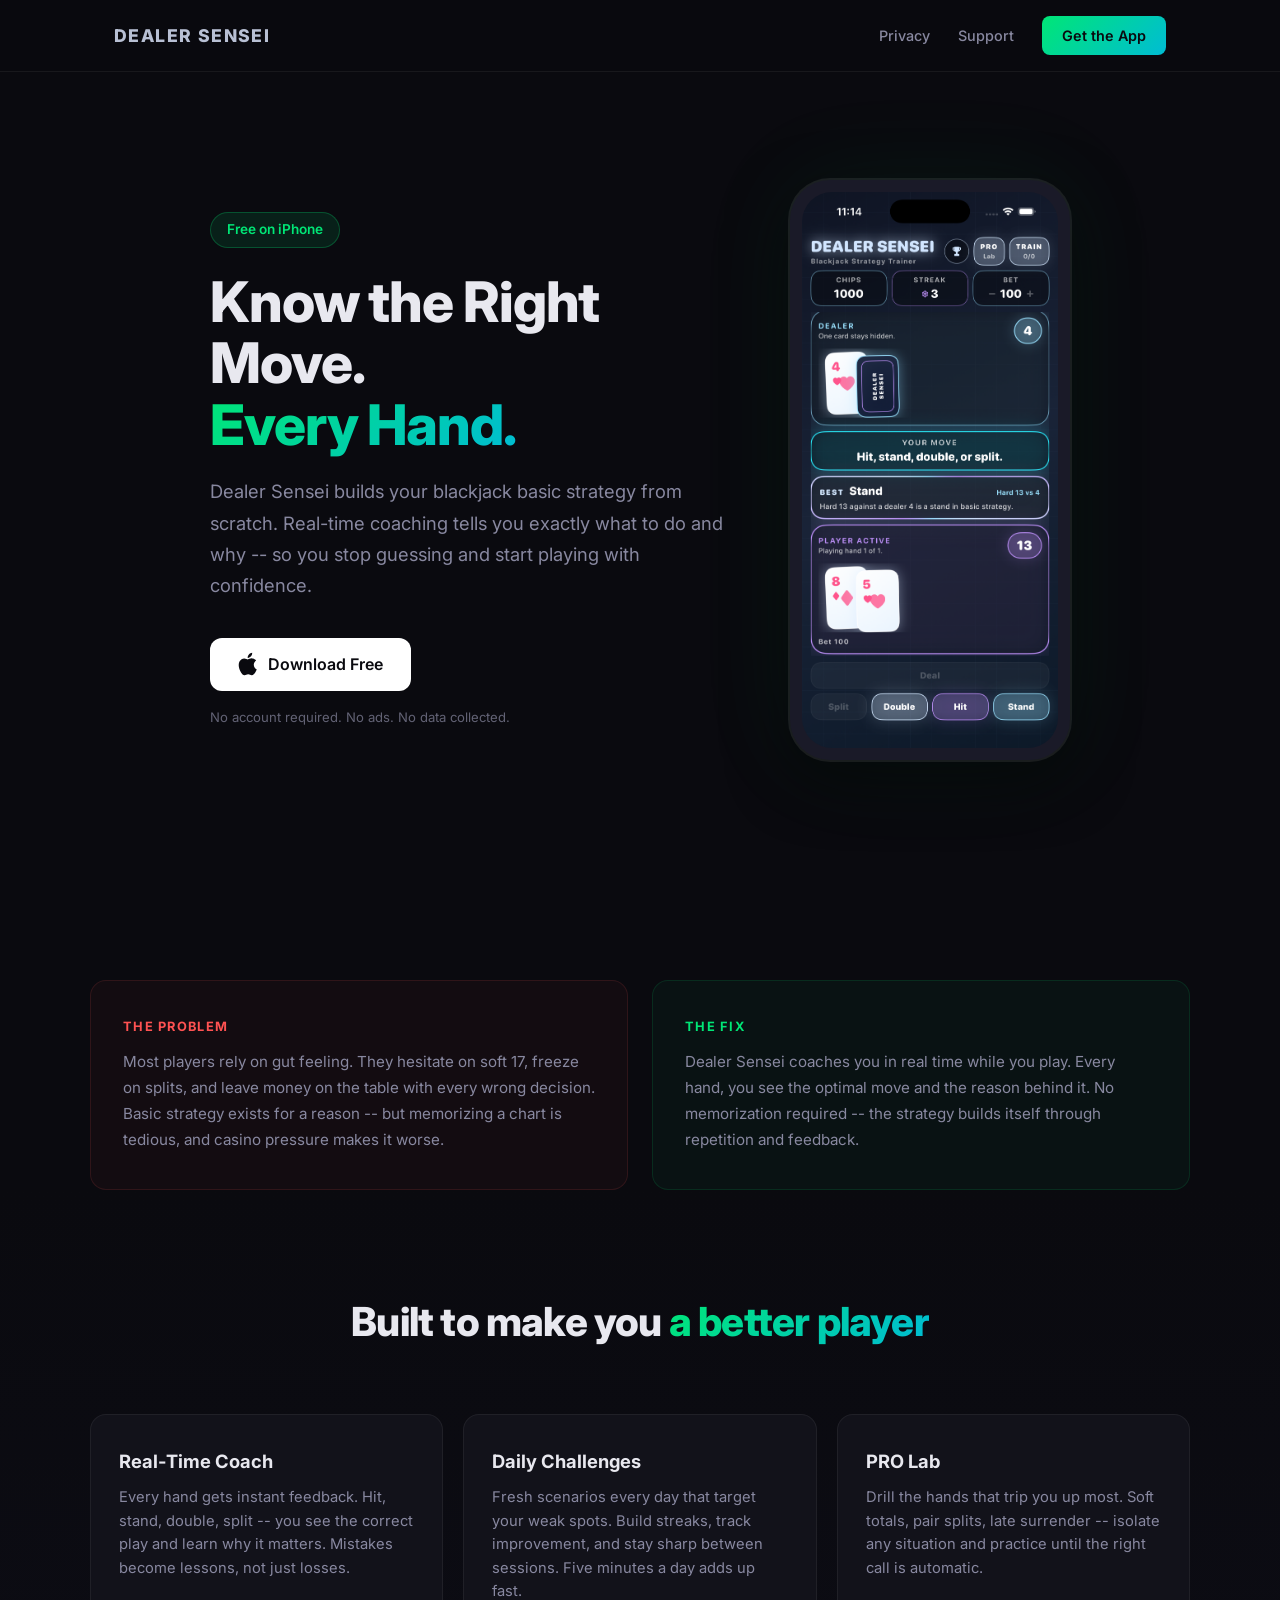
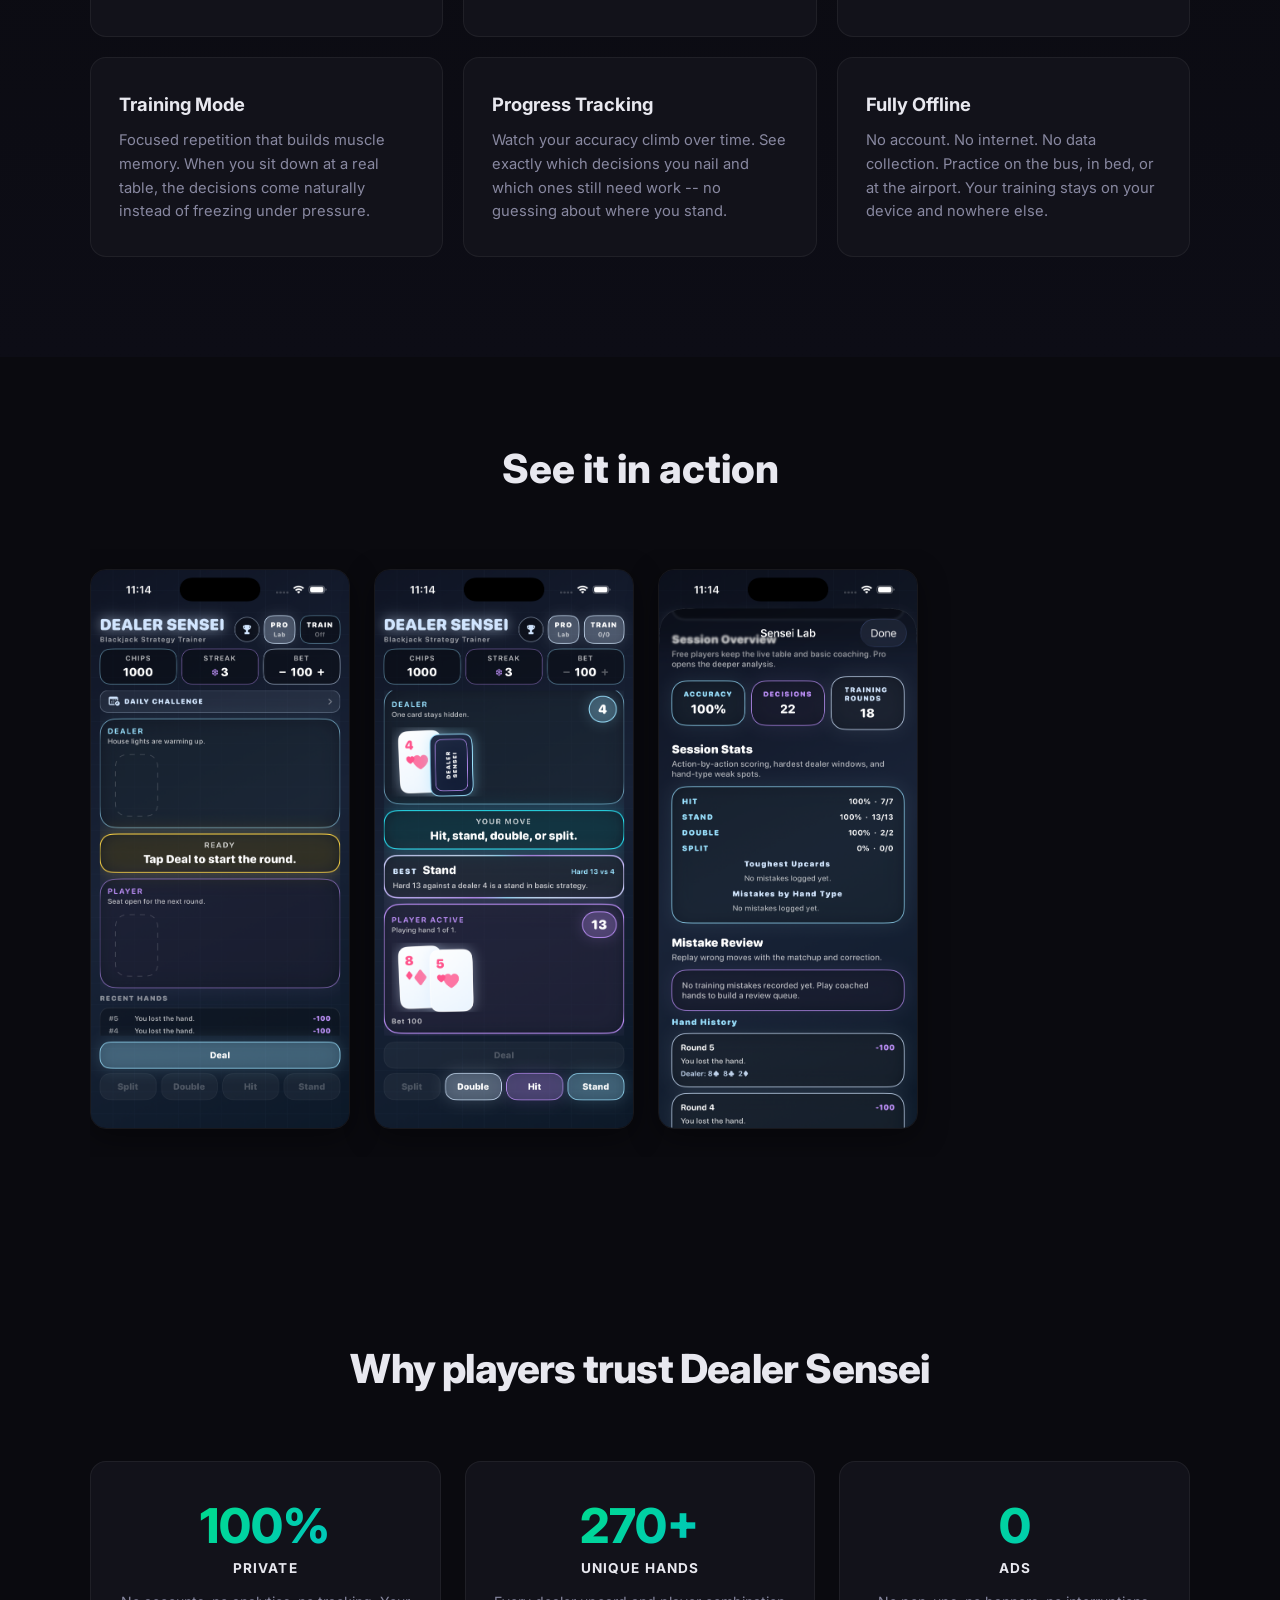
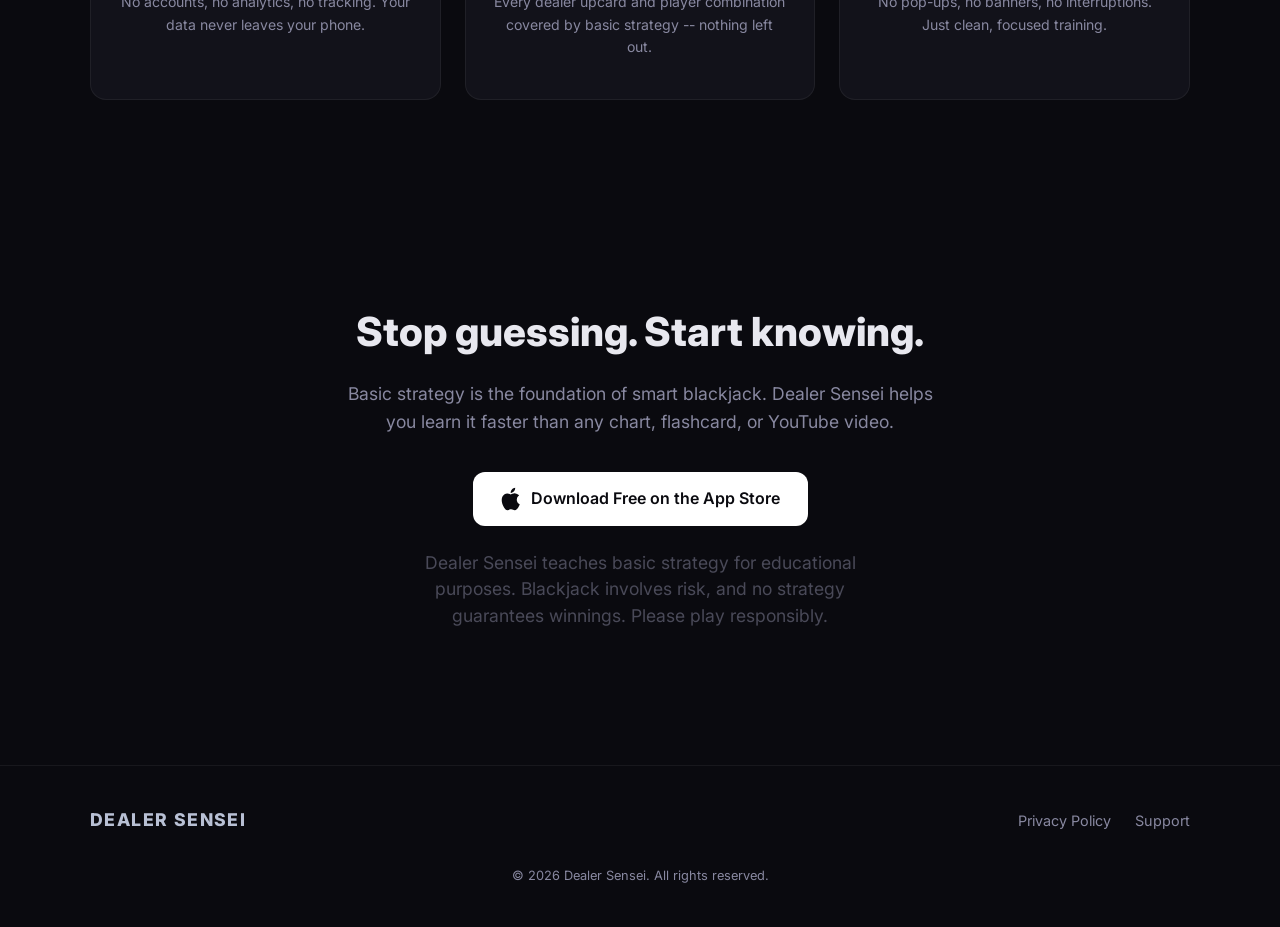
==== commit bde463da: "Rewrite homepage copy: sharper hero, trust section, problem/solution, better CTAs" ====
--- a/index.html
+++ b/index.html
@@ -3,8 +3,8 @@
 <head>
     <meta charset="UTF-8">
     <meta name="viewport" content="width=device-width, initial-scale=1.0">
-    <title>Dealer Sensei — Master Blackjack Strategy</title>
-    <meta name="description" content="Learn blackjack basic strategy while you play. Dealer Sensei is your personal blackjack coach for iOS.">
+    <title>Dealer Sensei -- Master Blackjack Basic Strategy</title>
+    <meta name="description" content="Learn blackjack basic strategy faster with real-time coaching, focused drills, and daily challenges. Dealer Sensei is your personal blackjack trainer for iPhone.">
     <link rel="preconnect" href="https://fonts.googleapis.com">
     <link rel="preconnect" href="https://fonts.gstatic.com" crossorigin>
     <link href="https://fonts.googleapis.com/css2?family=Inter:wght@400;500;600;700;800&display=swap" rel="stylesheet">
@@ -21,7 +21,7 @@
             <div class="nav-links">
                 <a href="/privacy">Privacy</a>
                 <a href="/support">Support</a>
-                <a href="#download" class="btn-nav">Download</a>
+                <a href="#download" class="btn-nav">Get the App</a>
             </div>
         </div>
     </nav>
@@ -29,23 +29,37 @@
     <!-- Hero Section -->
     <section class="hero">
         <div class="hero-content">
-            <div class="hero-badge">Available on iOS</div>
-            <h1>Master Blackjack.<br><span class="gradient-text">Play Smarter.</span></h1>
-            <p class="hero-subtitle">Dealer Sensei teaches you perfect basic strategy while you play. 
-            Real-time coaching, daily challenges, and pro training tools — all in your pocket.</p>
+            <div class="hero-badge">Free on iPhone</div>
+            <h1>Know the Right Move.<br><span class="gradient-text">Every Hand.</span></h1>
+            <p class="hero-subtitle">Dealer Sensei builds your blackjack basic strategy from scratch. Real-time coaching tells you exactly what to do and why -- so you stop guessing and start playing with confidence.</p>
             <div class="hero-cta">
                 <a href="#" class="btn-primary" id="download">
                     <svg width="20" height="24" viewBox="0 0 20 24" fill="currentColor">
                         <path d="M15.77 12.768c-.027-2.79 2.282-4.132 2.386-4.198-1.3-1.9-3.326-2.16-4.044-2.19-1.72-.175-3.36 1.015-4.234 1.015-.874 0-2.225-.99-3.656-.963-1.882.028-3.616 1.095-4.586 2.782-1.956 3.396-.5 8.43 1.406 11.188.932 1.348 2.043 2.862 3.502 2.808 1.405-.057 1.936-.91 3.634-.91 1.698 0 2.175.91 3.662.882 1.513-.028 2.473-1.373 3.396-2.726 1.07-1.564 1.512-3.078 1.538-3.157-.033-.015-2.95-1.132-2.978-4.49l-.026-.04z"/>
                         <path d="M13.006 4.348c.774-.94 1.298-2.244 1.155-3.548-1.117.046-2.472.745-3.272 1.685-.718.832-1.346 2.16-1.177 3.436 1.246.097 2.52-.634 3.294-1.573z"/>
                     </svg>
-                    Download on the App Store
+                    Download Free
                 </a>
             </div>
+            <p class="hero-note">No account required. No ads. No data collected.</p>
         </div>
         <div class="hero-phone">
             <div class="phone-frame">
-                <img src="screenshots/screenshot-coach.png" alt="Dealer Sensei gameplay screenshot" class="phone-screenshot">
+                <img src="screenshots/screenshot-coach.png" alt="Dealer Sensei real-time coaching screenshot" class="phone-screenshot">
+            </div>
+        </div>
+    </section>
+
+    <!-- Problem / Solution -->
+    <section class="problem">
+        <div class="problem-inner">
+            <div class="problem-card">
+                <h3>The problem</h3>
+                <p>Most players rely on gut feeling. They hesitate on soft 17, freeze on splits, and leave money on the table with every wrong decision. Basic strategy exists for a reason -- but memorizing a chart is tedious, and casino pressure makes it worse.</p>
+            </div>
+            <div class="solution-card">
+                <h3>The fix</h3>
+                <p>Dealer Sensei coaches you in real time while you play. Every hand, you see the optimal move and the reason behind it. No memorization required -- the strategy builds itself through repetition and feedback.</p>
             </div>
         </div>
     </section>
@@ -53,31 +67,31 @@
     <!-- Features Section -->
     <section class="features">
         <div class="features-inner">
-            <h2>Everything you need to <span class="gradient-text">beat the table</span></h2>
+            <h2>Built to make you <span class="gradient-text">a better player</span></h2>
             <div class="features-grid">
                 <div class="feature-card">
-                    <h3>Real-Time Strategy Coach</h3>
-                    <p>Get instant feedback on every hand. Learn when to hit, stand, double, or split with basic strategy guidance as you play.</p>
+                    <h3>Real-Time Coach</h3>
+                    <p>Every hand gets instant feedback. Hit, stand, double, split -- you see the correct play and learn why it matters. Mistakes become lessons, not just losses.</p>
                 </div>
                 <div class="feature-card">
                     <h3>Daily Challenges</h3>
-                    <p>Test your skills with unique daily scenarios. Build streaks, earn rewards, and track your improvement over time.</p>
+                    <p>Fresh scenarios every day that target your weak spots. Build streaks, track improvement, and stay sharp between sessions. Five minutes a day adds up fast.</p>
                 </div>
                 <div class="feature-card">
                     <h3>PRO Lab</h3>
-                    <p>Advanced training tools for serious players. Practice specific situations, analyze your decisions, and master edge cases.</p>
+                    <p>Drill the hands that trip you up most. Soft totals, pair splits, late surrender -- isolate any situation and practice until the right call is automatic.</p>
                 </div>
                 <div class="feature-card">
                     <h3>Training Mode</h3>
-                    <p>Drill basic strategy until it's second nature. Focused exercises that build muscle memory for the casino floor.</p>
+                    <p>Focused repetition that builds muscle memory. When you sit down at a real table, the decisions come naturally instead of freezing under pressure.</p>
                 </div>
                 <div class="feature-card">
-                    <h3>Track Your Progress</h3>
-                    <p>See your accuracy improve over time. Detailed stats on your decisions, streaks, and areas that need work.</p>
+                    <h3>Progress Tracking</h3>
+                    <p>Watch your accuracy climb over time. See exactly which decisions you nail and which ones still need work -- no guessing about where you stand.</p>
                 </div>
                 <div class="feature-card">
                     <h3>Fully Offline</h3>
-                    <p>No account needed. No data collection. Just you, the cards, and the path to mastery. Play anywhere, anytime.</p>
+                    <p>No account. No internet. No data collection. Practice on the bus, in bed, or at the airport. Your training stays on your device and nowhere else.</p>
                 </div>
             </div>
         </div>
@@ -95,7 +109,31 @@
                     <img src="screenshots/screenshot-coach.png" alt="Real-time strategy coaching">
                 </div>
                 <div class="gallery-item">
-                    <img src="screenshots/screenshot-lab.png" alt="Sensei Lab analytics">
+                    <img src="screenshots/screenshot-lab.png" alt="PRO Lab training tools">
+                </div>
+            </div>
+        </div>
+    </section>
+
+    <!-- Social Proof / Trust -->
+    <section class="trust">
+        <div class="trust-inner">
+            <h2>Why players trust Dealer Sensei</h2>
+            <div class="trust-grid">
+                <div class="trust-item">
+                    <div class="trust-number">100%</div>
+                    <div class="trust-label">Private</div>
+                    <p>No accounts, no analytics, no tracking. Your data never leaves your phone.</p>
+                </div>
+                <div class="trust-item">
+                    <div class="trust-number">270+</div>
+                    <div class="trust-label">Unique Hands</div>
+                    <p>Every dealer upcard and player combination covered by basic strategy -- nothing left out.</p>
+                </div>
+                <div class="trust-item">
+                    <div class="trust-number">0</div>
+                    <div class="trust-label">Ads</div>
+                    <p>No pop-ups, no banners, no interruptions. Just clean, focused training.</p>
                 </div>
             </div>
         </div>
@@ -104,15 +142,16 @@
     <!-- CTA Section -->
     <section class="cta">
         <div class="cta-inner">
-            <h2>Ready to play smarter?</h2>
-            <p>Download Dealer Sensei and start mastering basic strategy today.</p>
+            <h2>Stop guessing. Start knowing.</h2>
+            <p>Basic strategy is the foundation of smart blackjack. Dealer Sensei helps you learn it faster than any chart, flashcard, or YouTube video.</p>
             <a href="#" class="btn-primary">
                 <svg width="20" height="24" viewBox="0 0 20 24" fill="currentColor">
                     <path d="M15.77 12.768c-.027-2.79 2.282-4.132 2.386-4.198-1.3-1.9-3.326-2.16-4.044-2.19-1.72-.175-3.36 1.015-4.234 1.015-.874 0-2.225-.99-3.656-.963-1.882.028-3.616 1.095-4.586 2.782-1.956 3.396-.5 8.43 1.406 11.188.932 1.348 2.043 2.862 3.502 2.808 1.405-.057 1.936-.91 3.634-.91 1.698 0 2.175.91 3.662.882 1.513-.028 2.473-1.373 3.396-2.726 1.07-1.564 1.512-3.078 1.538-3.157-.033-.015-2.95-1.132-2.978-4.49l-.026-.04z"/>
                     <path d="M13.006 4.348c.774-.94 1.298-2.244 1.155-3.548-1.117.046-2.472.745-3.272 1.685-.718.832-1.346 2.16-1.177 3.436 1.246.097 2.52-.634 3.294-1.573z"/>
                 </svg>
-                Download on the App Store
+                Download Free on the App Store
             </a>
+            <p class="cta-disclaimer">Dealer Sensei teaches basic strategy for educational purposes. Blackjack involves risk, and no strategy guarantees winnings. Please play responsibly.</p>
         </div>
     </section>
 
--- a/style.css
+++ b/style.css
@@ -386,6 +386,137 @@
     margin-top: 12px;
 }
 
+/* === Hero Note === */
+.hero-note {
+    margin-top: 16px;
+    font-size: 0.82rem;
+    color: var(--text-muted);
+    opacity: 0.7;
+}
+
+/* === Problem / Solution === */
+.problem {
+    padding: 80px 24px 0;
+}
+
+.problem-inner {
+    max-width: 1100px;
+    margin: 0 auto;
+    display: grid;
+    grid-template-columns: 1fr 1fr;
+    gap: 24px;
+}
+
+.problem-card, .solution-card {
+    padding: 36px 32px;
+    border-radius: var(--radius);
+    border: 1px solid rgba(255,255,255,0.06);
+}
+
+.problem-card {
+    background: rgba(255, 82, 82, 0.04);
+    border-color: rgba(255, 82, 82, 0.12);
+}
+
+.solution-card {
+    background: rgba(0, 230, 118, 0.04);
+    border-color: rgba(0, 230, 118, 0.12);
+}
+
+.problem-card h3 {
+    color: var(--red);
+    font-size: 0.8rem;
+    font-weight: 700;
+    text-transform: uppercase;
+    letter-spacing: 0.1em;
+    margin-bottom: 12px;
+}
+
+.solution-card h3 {
+    color: var(--accent);
+    font-size: 0.8rem;
+    font-weight: 700;
+    text-transform: uppercase;
+    letter-spacing: 0.1em;
+    margin-bottom: 12px;
+}
+
+.problem-card p, .solution-card p {
+    color: var(--text-muted);
+    font-size: 0.95rem;
+    line-height: 1.7;
+}
+
+/* === Trust / Social Proof === */
+.trust {
+    padding: 100px 24px;
+}
+
+.trust-inner {
+    max-width: 1100px;
+    margin: 0 auto;
+}
+
+.trust-inner h2 {
+    font-size: 2.5rem;
+    font-weight: 800;
+    text-align: center;
+    margin-bottom: 60px;
+    letter-spacing: -0.02em;
+}
+
+.trust-grid {
+    display: grid;
+    grid-template-columns: repeat(3, 1fr);
+    gap: 24px;
+    text-align: center;
+}
+
+.trust-item {
+    padding: 40px 28px;
+    background: var(--bg-card);
+    border: 1px solid rgba(255,255,255,0.06);
+    border-radius: var(--radius);
+}
+
+.trust-number {
+    font-size: 3rem;
+    font-weight: 800;
+    background: var(--gradient);
+    -webkit-background-clip: text;
+    -webkit-text-fill-color: transparent;
+    background-clip: text;
+    line-height: 1;
+    margin-bottom: 8px;
+}
+
+.trust-label {
+    font-size: 0.85rem;
+    font-weight: 700;
+    text-transform: uppercase;
+    letter-spacing: 0.08em;
+    color: var(--text);
+    margin-bottom: 12px;
+}
+
+.trust-item p {
+    color: var(--text-muted);
+    font-size: 0.88rem;
+    line-height: 1.6;
+}
+
+/* === CTA Disclaimer === */
+.cta-disclaimer {
+    margin-top: 24px;
+    font-size: 0.78rem;
+    color: var(--text-muted);
+    opacity: 0.5;
+    max-width: 480px;
+    margin-left: auto;
+    margin-right: auto;
+    line-height: 1.5;
+}
+
 /* === Responsive === */
 @media (max-width: 900px) {
     .features-grid {
@@ -394,6 +525,22 @@
 }
 
 @media (max-width: 768px) {
+    .problem-inner {
+        grid-template-columns: 1fr;
+    }
+
+    .trust-grid {
+        grid-template-columns: 1fr;
+        gap: 16px;
+    }
+
+    .trust-item {
+        padding: 28px 24px;
+    }
+
+    .trust-number {
+        font-size: 2.5rem;
+    }
     .hero {
         flex-direction: column;
         text-align: center;
